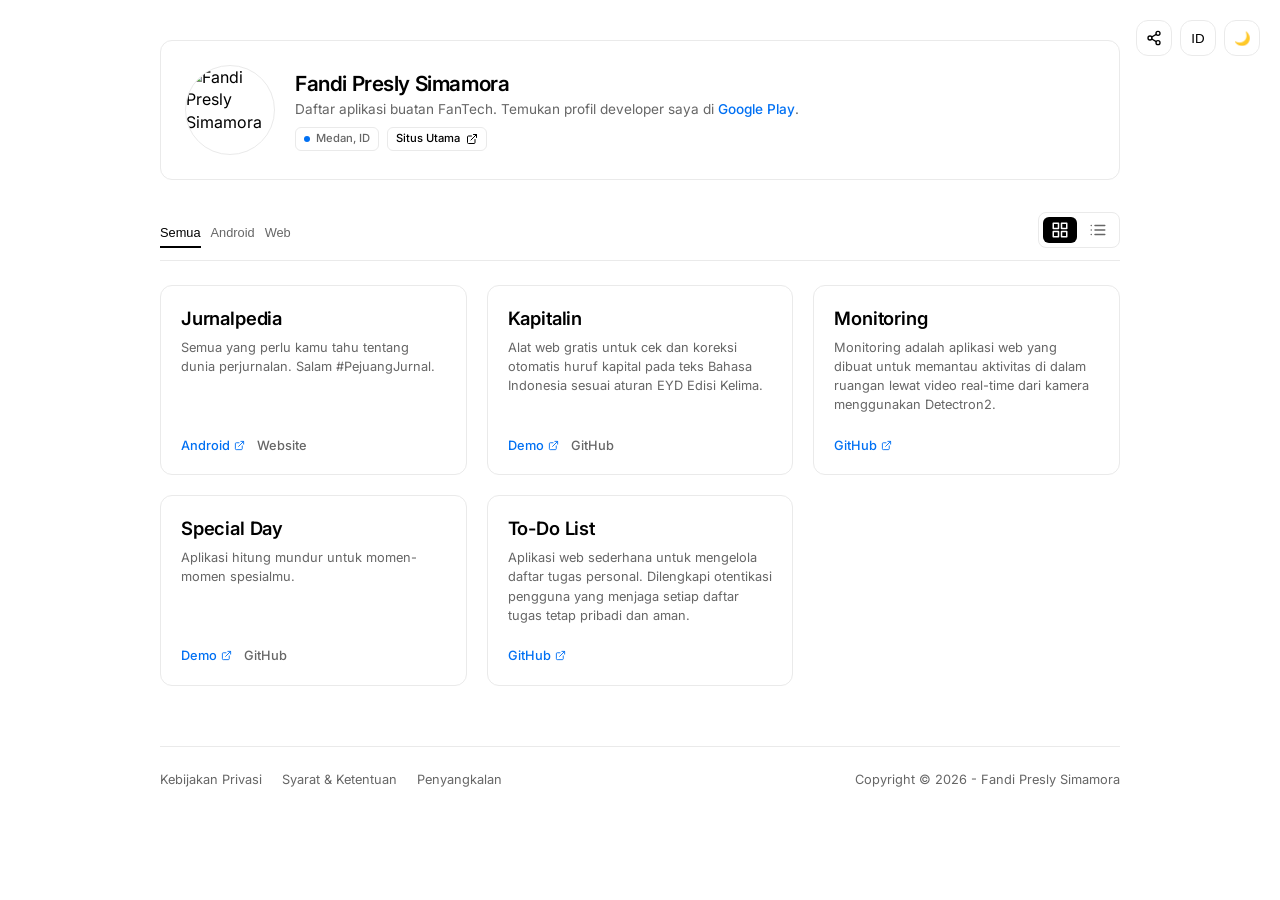
==== index.html @ 925db141 "create: index.html, project.js, script.js, style.css, disclaimer, privacy-policy, terms-condition" ====
<!DOCTYPE html>
<html lang="id">
<head>
    <meta charset="UTF-8">
    <meta name="viewport" content="width=device-width, initial-scale=1.0">
    <title>FanTech</title>
    
    <meta name="title" content="FanTech - Fan of Technologies">
    <meta name="description" content="Pusat distribusi aplikasi resmi, portofolio web, dan dokumen legal (Kebijakan Privasi & Syarat Ketentuan) oleh Fandi Presly Simamora.">
    <meta name="keywords" content="Fandipres, aplikasi android, portofolio web, developer hub, kebijakan privasi aplikasi, jurnalpedia, fandi presly simamora, extra app">
    <meta name="author" content="Fandi Presly Simamora">
    <meta name="robots" content="index, follow">
    <link rel="canonical" href="https://apps.fandipres.my.id/">
    
    <meta property="og:type" content="website">
    <meta property="og:url" content="https://apps.fandipres.my.id/">
    <meta property="og:title" content="FanTech - Fan of Technologies">
    <meta property="og:description" content="Pusat distribusi aplikasi resmi, portofolio web, dan dokumen legal (Kebijakan Privasi & Syarat Ketentuan) oleh Fandi Presly Simamora.">
    <meta property="og:image" content="https://github.com/fandipres.png">

    <meta property="twitter:card" content="summary_large_image">
    <meta property="twitter:url" content="https://apps.fandipres.my.id/">
    <meta property="twitter:title" content="FanTech - Fan of Technologies">
    <meta property="twitter:description" content="Pusat distribusi aplikasi resmi, portofolio web, dan dokumen legal (Kebijakan Privasi & Syarat Ketentuan) oleh Fandi Presly Simamora.">
    <meta property="twitter:image" content="https://github.com/fandipres.png">

    <link rel="icon" type="image/png" href="https://github.com/fandipres.png">
    <link rel="stylesheet" href="assets/style.css">
    <link rel="preconnect" href="https://fonts.googleapis.com">
    <link rel="preconnect" href="https://fonts.gstatic.com" crossorigin>
    <link href="https://fonts.googleapis.com/css2?family=Inter:wght@400;500;600&display=swap" rel="stylesheet">
</head>
<body>

    <div class="top-actions">
        <button id="share-btn" class="action-btn saas-panel" aria-label="Share Page">
            <svg width="16" height="16" viewBox="0 0 24 24" fill="none" stroke="currentColor" stroke-width="2" stroke-linecap="round" stroke-linejoin="round"><circle cx="18" cy="5" r="3"></circle><circle cx="6" cy="12" r="3"></circle><circle cx="18" cy="19" r="3"></circle><line x1="8.59" y1="13.51" x2="15.42" y2="17.49"></line><line x1="15.41" y1="6.51" x2="8.59" y2="10.49"></line></svg>
        </button>
        <button id="lang-toggle" class="action-btn saas-panel" aria-label="Toggle Language">ID</button>
        <button id="theme-toggle" class="action-btn saas-panel" aria-label="Toggle Theme">🌙</button>
    </div>

    <div class="app-container">
        
        <header class="hero-section saas-panel">
            <div class="hero-content">
                <img src="https://github.com/fandipres.png" alt="Fandi Presly Simamora" class="hero-avatar">
                <div class="hero-text">
                    <h1 class="hero-name">Fandi Presly Simamora</h1>
                    <p class="hero-title" id="text-role">List of apps built by FanTech.</p>
                    <div class="hero-badges">
                        <span class="badge"><span class="dot live-dot"></span>Medan, ID</span>
                        <a href="https://www.fandipres.my.id" target="_blank" rel="noopener" class="badge badge-link">
                            <span id="text-personal-site">Situs Utama</span>
                            <svg fill="none" height="12" stroke="currentColor" stroke-linecap="round" stroke-linejoin="round" stroke-width="2" viewBox="0 0 24 24" width="12">
                                <path d="M18 13v6a2 2 0 0 1-2 2H5a2 2 0 0 1-2-2V8a2 2 0 0 1 2-2h6"></path>
                                <polyline points="15 3 21 3 21 9"></polyline>
                                <line x1="10" x2="21" y1="14" y2="3"></line>
                            </svg>
                        </a>
                    </div>
                </div>
            </div>
        </header>

        <div class="filter-header">
            <nav id="filter-container" class="filter-nav">
                <button class="filter-pill active" data-filter="all" id="text-filter-all">Semua</button>
                </nav>
            <div class="view-toggle">
                <button id="view-grid" class="view-btn active" aria-label="Grid View">
                    <svg width="18" height="18" viewBox="0 0 24 24" fill="none" stroke="currentColor" stroke-width="2" stroke-linecap="round" stroke-linejoin="round"><rect x="3" y="3" width="7" height="7"></rect><rect x="14" y="3" width="7" height="7"></rect><rect x="14" y="14" width="7" height="7"></rect><rect x="3" y="14" width="7" height="7"></rect></svg>
                </button>
                <button id="view-list" class="view-btn" aria-label="List View">
                    <svg width="18" height="18" viewBox="0 0 24 24" fill="none" stroke="currentColor" stroke-width="2" stroke-linecap="round" stroke-linejoin="round"><line x1="8" y1="6" x2="21" y2="6"></line><line x1="8" y1="12" x2="21" y2="12"></line><line x1="8" y1="18" x2="21" y2="18"></line><line x1="3" y1="6" x2="3.01" y2="6"></line><line x1="3" y1="12" x2="3.01" y2="12"></line><line x1="3" y1="18" x2="3.01" y2="18"></line></svg>
                </button>
            </div>
        </div>

        <main id="project-grid" class="project-grid">
            </main>

        <footer class="app-footer">
            <div class="footer-legal-links">
                <a href="/privacy-policy/" id="text-privacy">Kebijakan Privasi</a>
                <a href="/terms-conditions/" id="text-terms">Syarat & Ketentuan</a>
                <a href="/disclaimer/" id="text-disclaimer">Penyangkalan</a>
            </div>
            <p class="copyright-text">Copyright &copy; <span id="copyright-year"></span> - Fandi Presly Simamora</p>
        </footer>

    </div>

    <script src="assets/projects.js"></script>
    <script src="assets/script.js"></script>
</body>
</html>
---- assets/style.css ----
:root {
    --bg-color: #ffffff;
    --panel-bg: #ffffff;
    --text-primary: #000000;
    --text-secondary: #666666;
    --border-color: #eaeaea;
    --border-hover: #000000;
    --accent: #0070f3;
    --shadow-hover: 0 8px 30px rgba(0, 0, 0, 0.04);
    --font-sans: 'Inter', -apple-system, BlinkMacSystemFont, sans-serif;
}

[data-theme="dark"] {
    --bg-color: #000000;
    --panel-bg: #0a0a0a;
    --text-primary: #ededed;
    --text-secondary: #888888;
    --border-color: #333333;
    --border-hover: #ededed;
    --accent: #3291ff;
    --shadow-hover: 0 0 0 1px var(--border-hover), 0 8px 30px rgba(255, 255, 255, 0.04);
}

* { box-sizing: border-box; margin: 0; padding: 0; -webkit-font-smoothing: antialiased; }

body {
    background-color: var(--bg-color); color: var(--text-primary);
    font-family: var(--font-sans); line-height: 1.4;
    transition: background-color 0.2s ease, color 0.2s ease;
}

.app-container { max-width: 1000px; margin: 0 auto; padding: 40px 20px; }

.top-actions { position: fixed; top: 20px; right: 20px; display: flex; gap: 8px; z-index: 999; }
.action-btn {
    width: 36px; height: 36px; border-radius: 8px;
    background: var(--panel-bg); border: 1px solid var(--border-color);
    color: var(--text-primary); cursor: pointer; display: flex; align-items: center; justify-content: center; transition: 0.2s;
}
.action-btn:hover { border-color: var(--border-hover); }
.saas-panel { background: var(--panel-bg); border: 1px solid var(--border-color); border-radius: 12px; }

.hero-section { padding: 24px; margin-bottom: 32px; transition: border-color 0.2s; }
.hero-section:hover { border-color: var(--border-hover); }
.hero-content { display: flex; align-items: center; gap: 20px; }
.hero-avatar { width: 90px; height: 90px; border-radius: 50%;  border: 1px solid var(--border-color); flex-shrink: 0; }
.hero-text { display: flex; flex-direction: column; gap: 2px; }
.hero-name { font-size: 1.3rem; font-weight: 600; letter-spacing: -0.02em; }
.hero-title { font-size: 0.85rem; color: var(--text-secondary); }
.hero-badges { margin-top: 6px; display: flex; flex-wrap: wrap; gap: 8px; }
.badge { display: inline-flex; align-items: center; gap: 6px; font-size: 0.7rem; color: var(--text-secondary); border: 1px solid var(--border-color); padding: 3px 8px; border-radius: 6px; font-weight: 500; }
.badge-link { color: var(--text-primary); text-decoration: none; transition: 0.2s; cursor: pointer; }
.badge-link:hover { border-color: var(--border-hover); }
.dot { width: 6px; height: 6px; border-radius: 50%; background-color: var(--text-secondary); }
.live-dot { background-color: var(--accent); }
[data-theme="dark"] .live-dot { box-shadow: 0 0 8px rgba(50,145,255, 0.4); }

.filter-header { display: flex; justify-content: space-between; align-items: flex-end; margin-bottom: 24px; border-bottom: 1px solid var(--border-color); padding-bottom: 12px; gap: 16px; }
.filter-nav { display: flex; gap: 10px; overflow-x: auto; scrollbar-width: none; flex-grow: 1; }
.filter-nav::-webkit-scrollbar { display: none; }
.filter-pill {
    background: transparent; border: none; color: var(--text-secondary);
    font-size: 0.8rem; font-weight: 500; padding: 6px 0;
    cursor: pointer; white-space: nowrap; transition: 0.2s; border-bottom: 2px solid transparent;
}
.filter-pill:hover { color: var(--text-primary); }
.filter-pill.active { color: var(--text-primary); border-bottom-color: var(--text-primary); }

.view-toggle { display: flex; gap: 4px; border: 1px solid var(--border-color); padding: 4px; border-radius: 8px; }
.view-btn {
    background: transparent; border: none; color: var(--text-secondary); border-radius: 6px;
    cursor: pointer; padding: 4px 8px; display: flex; align-items: center; justify-content: center; transition: 0.2s;
}
.view-btn:hover { color: var(--text-primary); }
.view-btn.active { background: var(--text-primary); color: var(--bg-color); }

.project-grid { display: grid; grid-template-columns: repeat(auto-fill, minmax(260px, 1fr)); gap: 20px; }
.project-card { padding: 20px; display: flex; flex-direction: column; gap: 10px; height: 100%; transition: border-color 0.2s ease, box-shadow 0.2s ease; }
.project-card:hover { border-color: var(--border-hover); box-shadow: var(--shadow-hover); }
.card-content { display: flex; flex-direction: column; gap: 4px; flex-grow: 1; }
.card-title { font-size: 1.15rem; font-weight: 600; letter-spacing: -0.01em; margin-bottom: 2px; }
.card-desc { font-size: 0.8rem; color: var(--text-secondary); line-height: 1.5; }

.card-links-minimal { display: flex; flex-wrap: wrap; gap: 12px; align-items: center; margin-top: auto; padding-top: 12px; }
.minimal-link { font-size: 0.8rem; font-weight: 500; text-decoration: none; color: var(--text-secondary); transition: 0.2s; display: inline-flex; align-items: center; gap: 4px; }
.minimal-link:hover { color: var(--text-primary); }
.minimal-link.primary { color: var(--accent); }
.minimal-link.primary:hover { opacity: 0.8; }
.minimal-link.disabled { opacity: 0.4; pointer-events: none; }

.project-grid.list-view { grid-template-columns: 1fr; }
.project-grid.list-view .project-card { flex-direction: row; align-items: center; justify-content: space-between; gap: 24px; padding: 16px 24px; }
.project-grid.list-view .card-links-minimal { margin-top: 0; padding-top: 0; justify-content: flex-end; flex-shrink: 0; }

.app-footer { text-align: left; margin-top: 60px; padding-top: 24px; border-top: 1px solid var(--border-color); display: flex; justify-content: space-between; align-items: center; flex-wrap: wrap; gap: 12px; }
.footer-legal-links { display: flex; gap: 20px; flex-wrap: wrap; }
.footer-legal-links a { color: var(--text-secondary); font-size: 0.8rem; text-decoration: none; transition: 0.2s; }
.footer-legal-links a:hover { color: var(--text-primary); }
.copyright-text { font-size: 0.8rem; color: var(--text-secondary); }

@media (max-width: 600px) {
    .app-container { padding: 40px 15px; }
    .hero-content { flex-direction: column; align-items: flex-start; gap: 16px; }
    .filter-header { flex-direction: column; align-items: flex-start; gap: 12px; }
    .project-grid { grid-template-columns: 1fr; }
    .project-grid.list-view .project-card { flex-direction: column; align-items: flex-start; gap: 12px; }
    .project-grid.list-view .card-links-minimal { justify-content: flex-start; }
    .app-footer { flex-direction: column; align-items: flex-start; }
}

.legal-content {
    padding: 40px;
}
.legal-content h1 {
    font-size: 2rem; font-weight: 700; letter-spacing: -0.02em; margin-bottom: 8px;
}
.legal-content .last-updated {
    font-size: 0.9rem; color: var(--text-secondary); margin-bottom: 32px; padding-bottom: 24px;
    border-bottom: 1px solid var(--border-color);
}
.legal-content h2 {
    font-size: 1.25rem; font-weight: 600; margin: 32px 0 16px 0; color: var(--text-primary);
}
.legal-content p {
    font-size: 0.95rem; line-height: 1.7; color: var(--text-secondary); margin-bottom: 16px;
}
.legal-content ul, .legal-content ol {
    margin-left: 20px; margin-bottom: 20px; color: var(--text-secondary); font-size: 0.95rem; line-height: 1.7;
}
.legal-content li { margin-bottom: 8px; }
.legal-content a { color: var(--accent); text-decoration: none; }
.legal-content a:hover { text-decoration: underline; }

.btn-back { width: auto !important; padding: 0 16px; text-decoration: none; gap: 8px; }

@media (max-width: 600px) {
    .legal-content { padding: 24px; }
    .legal-content h1 { font-size: 1.5rem; }
}
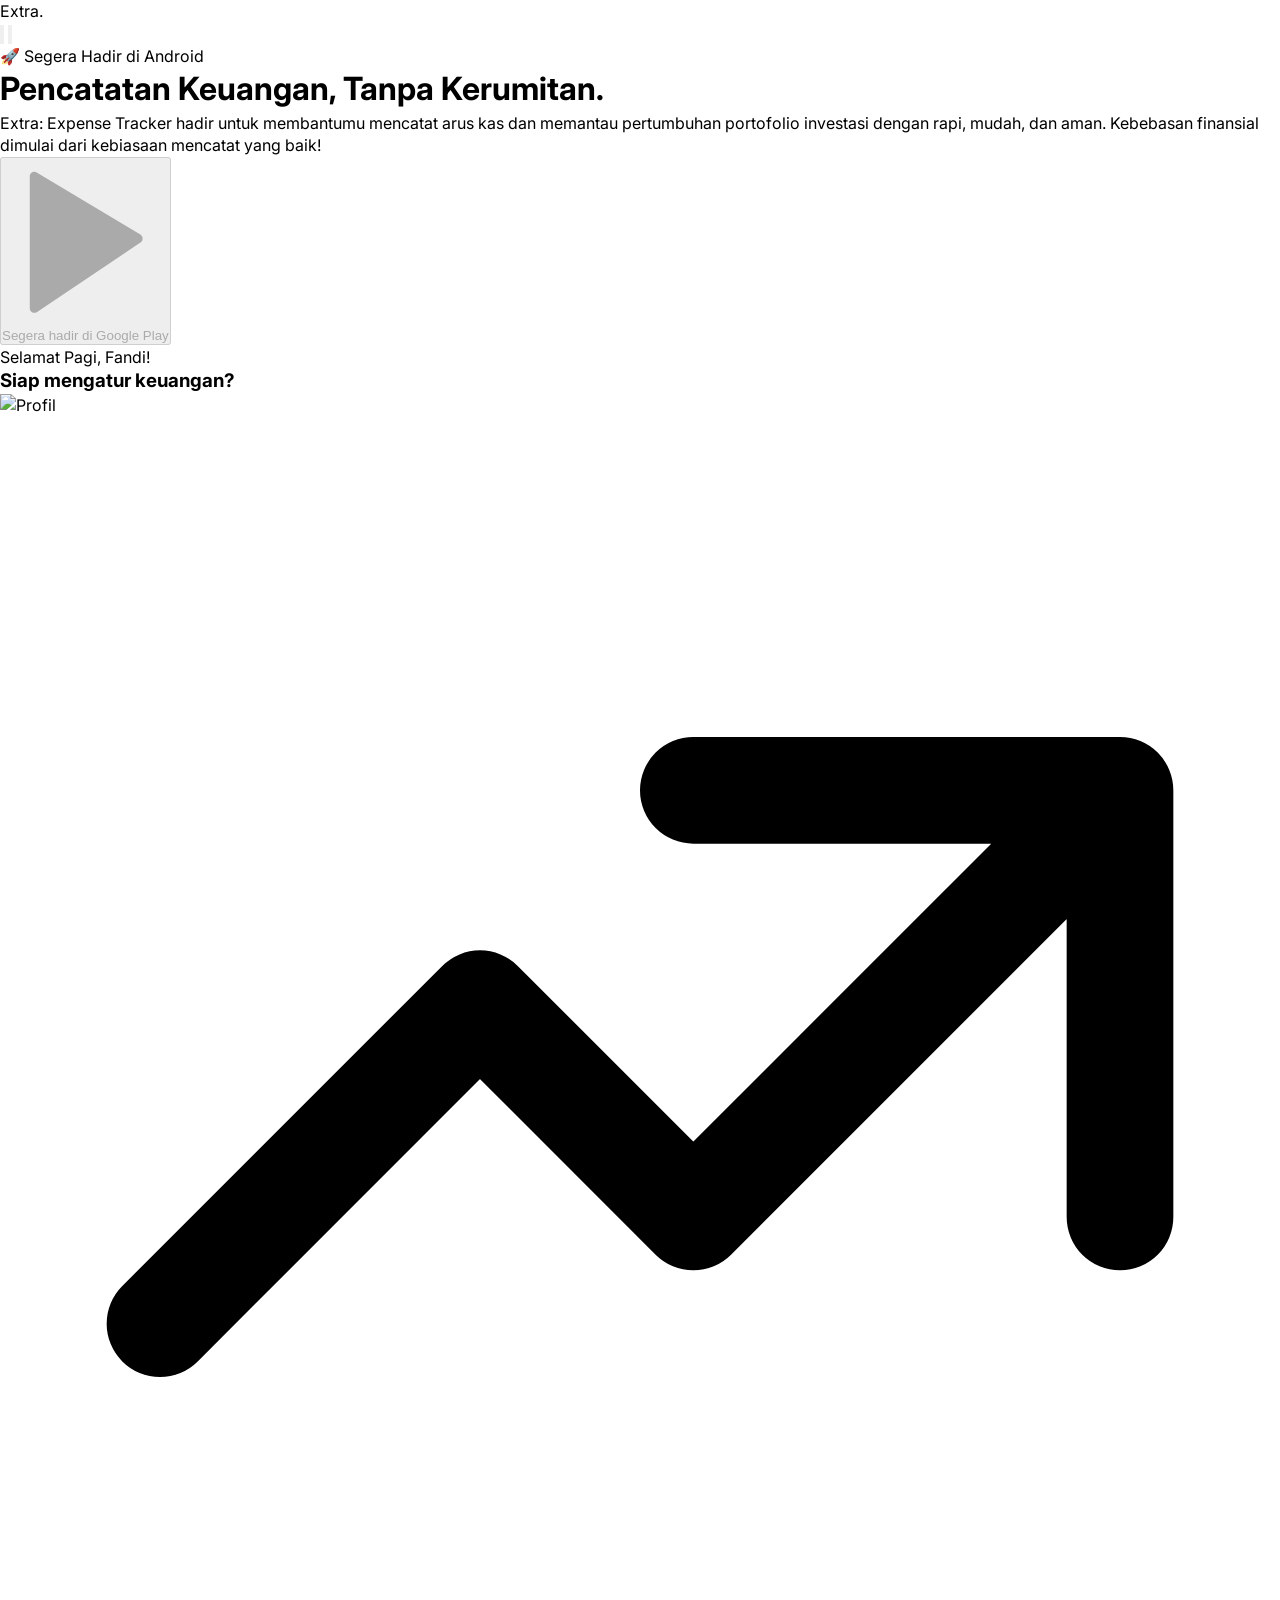
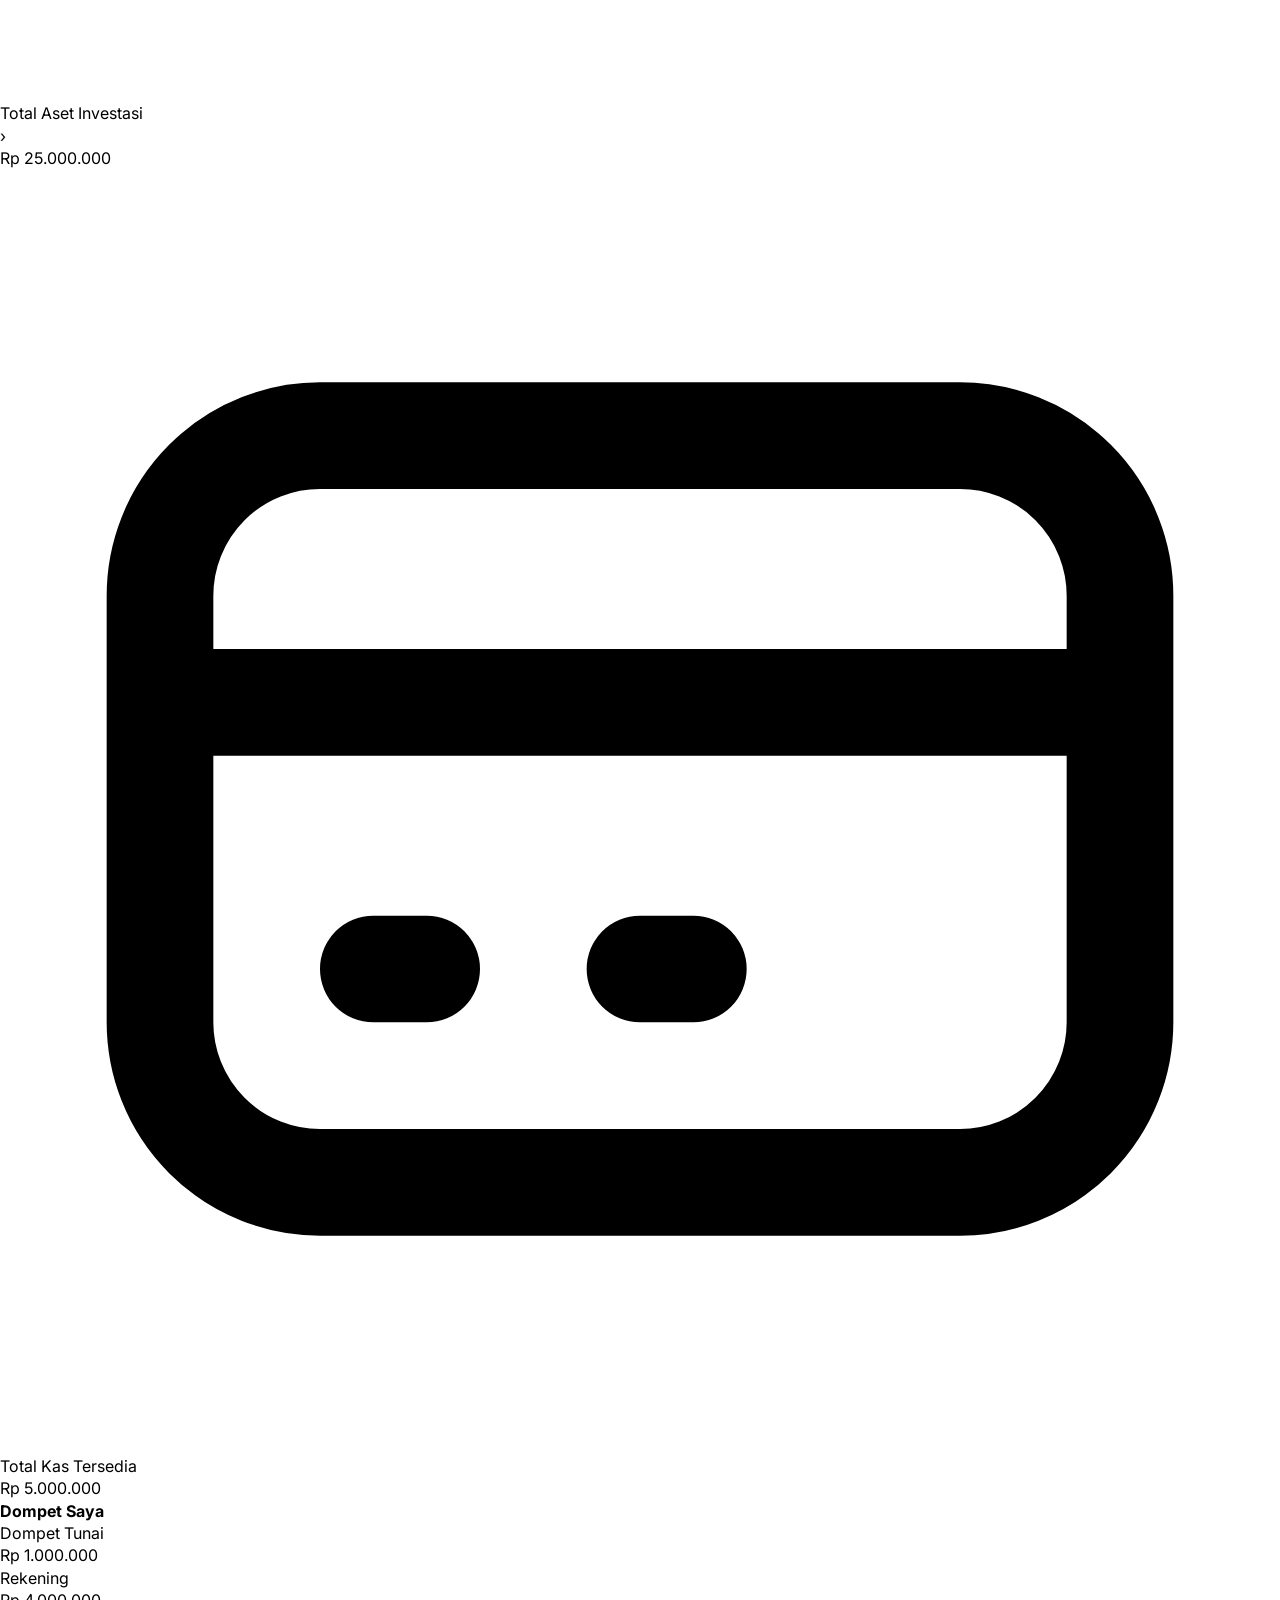
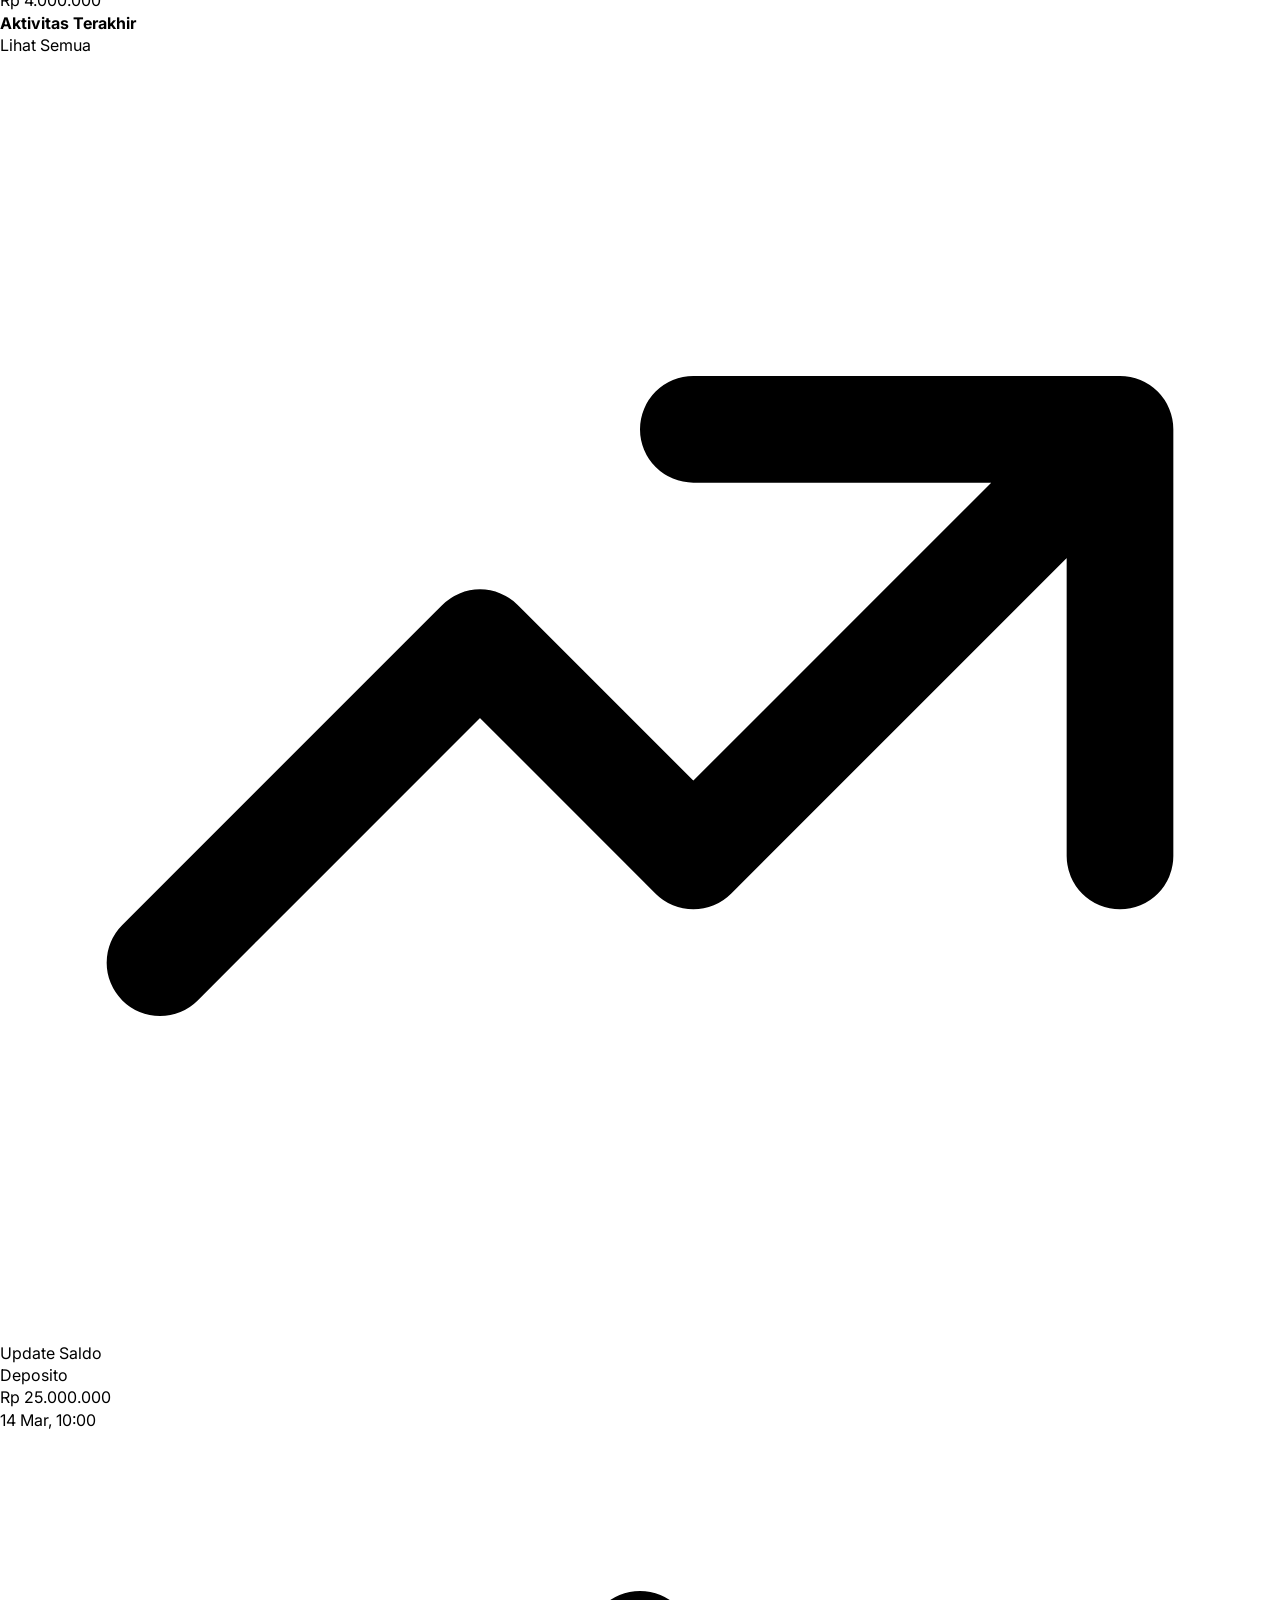
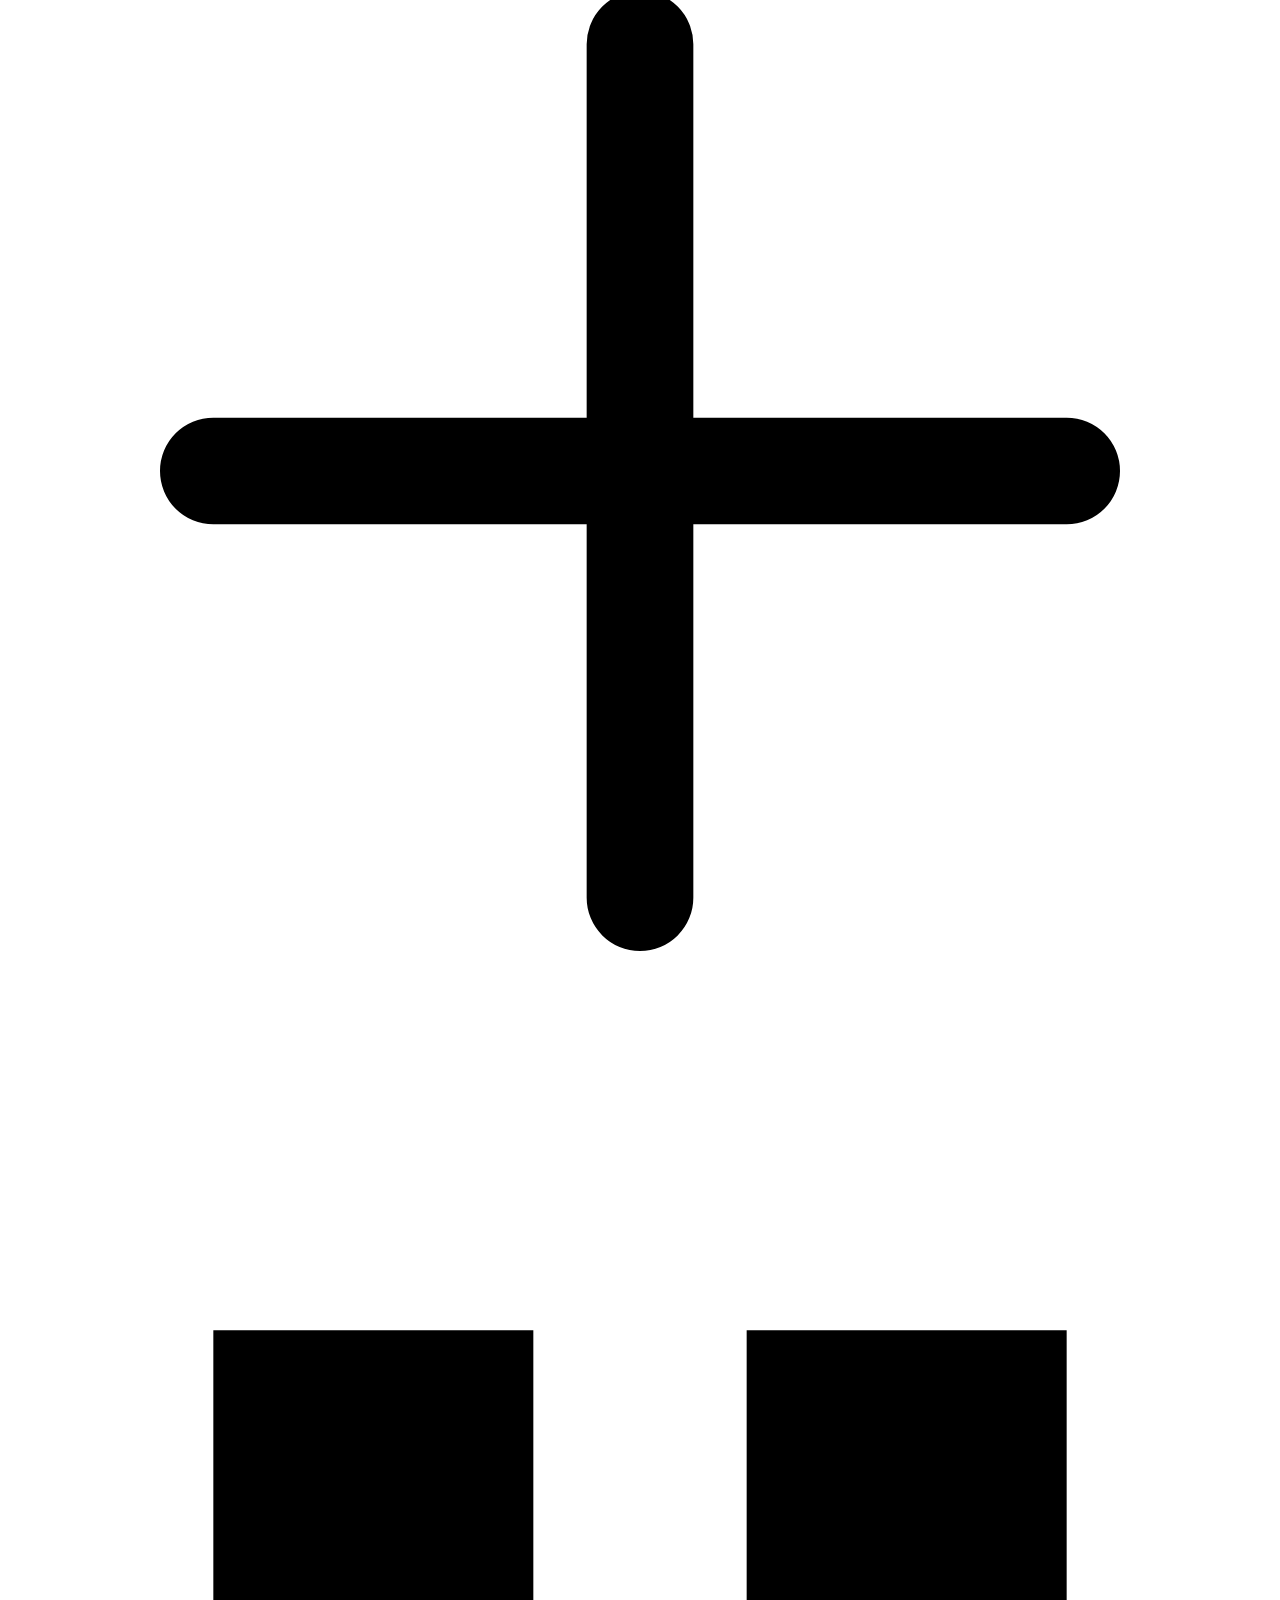
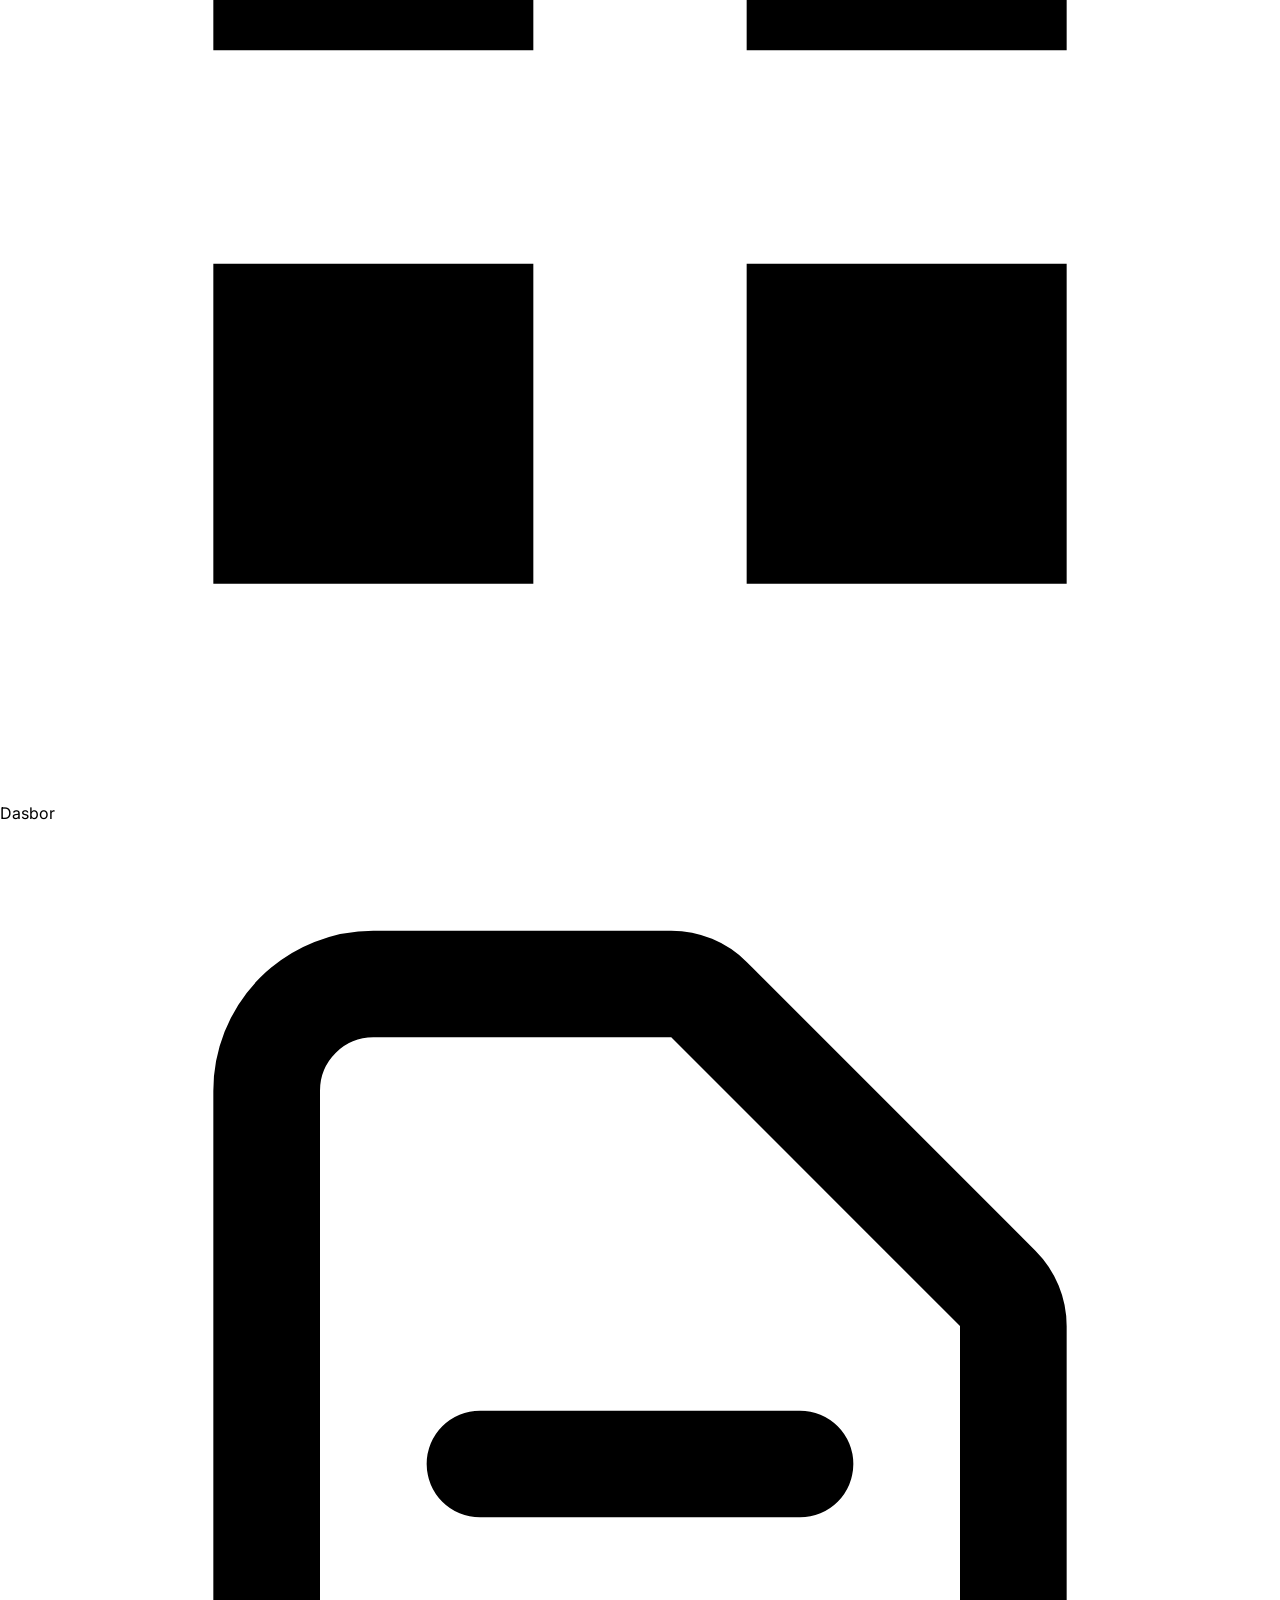
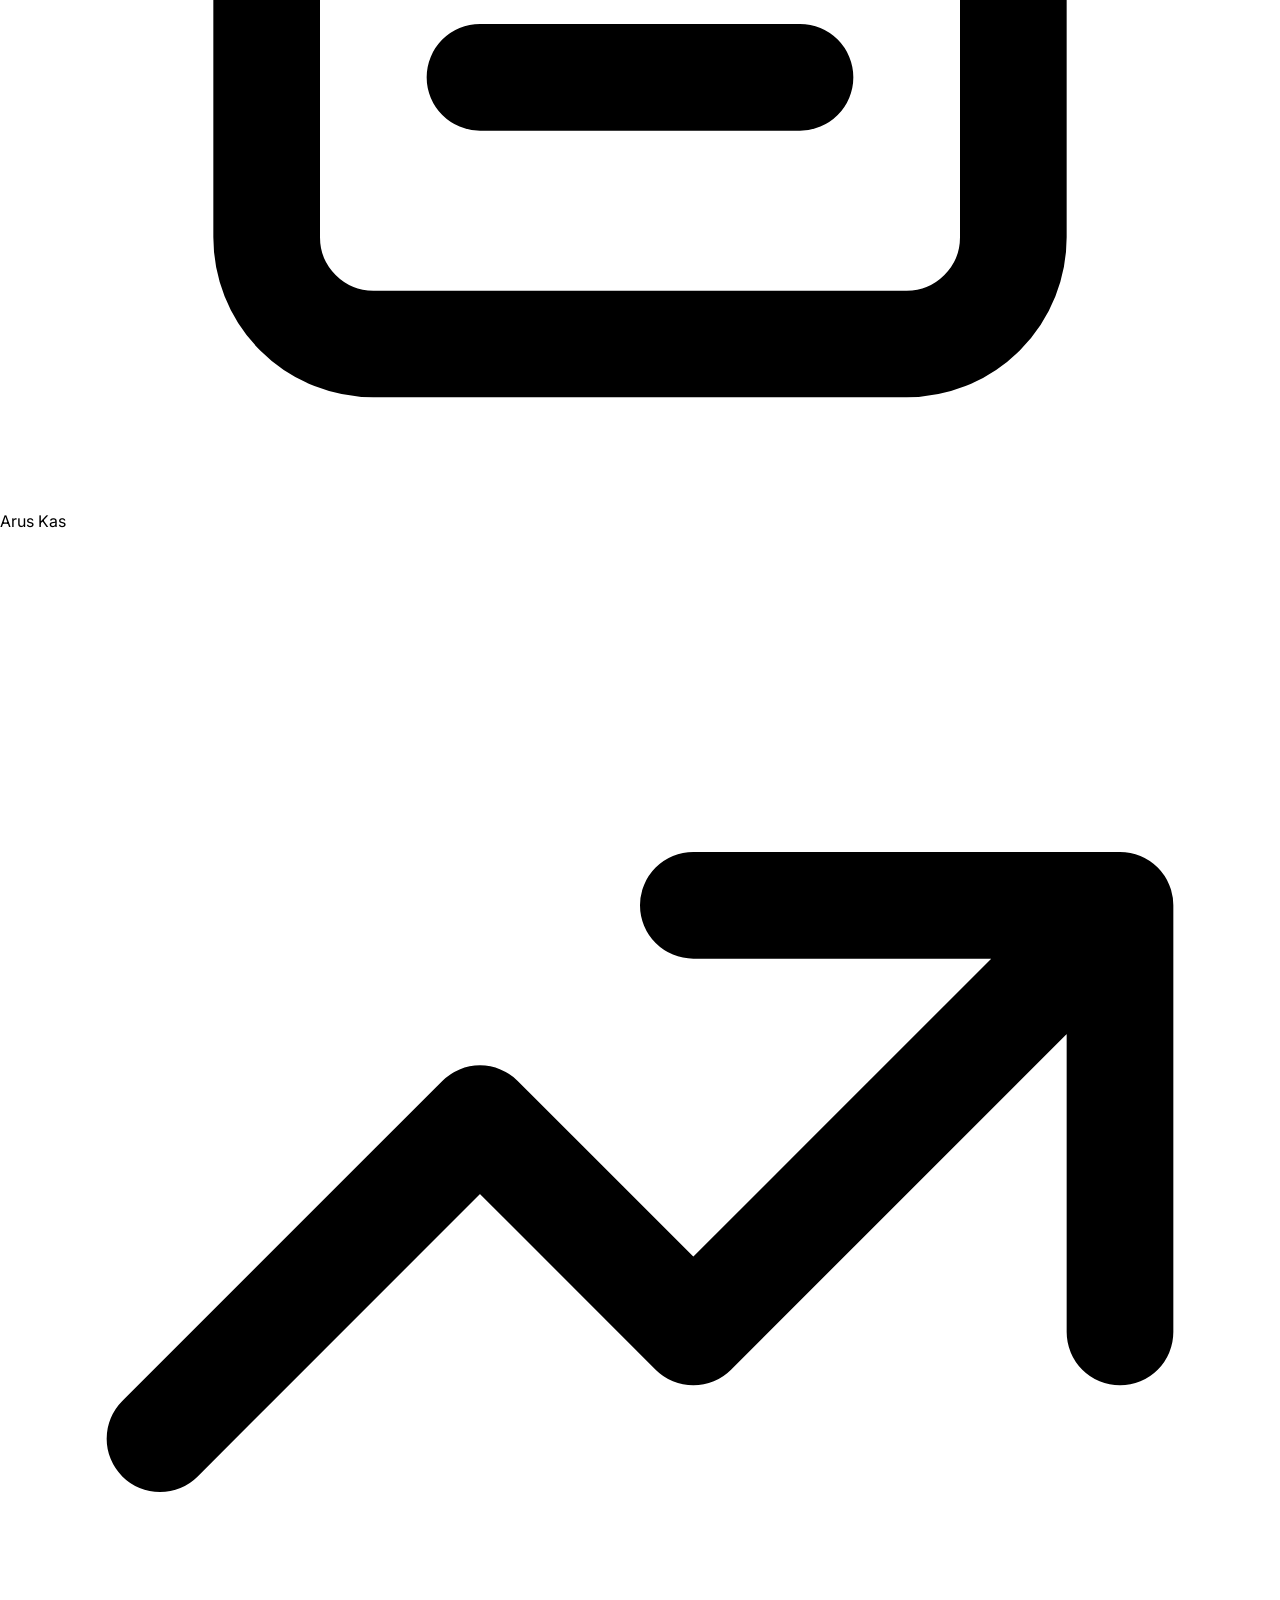
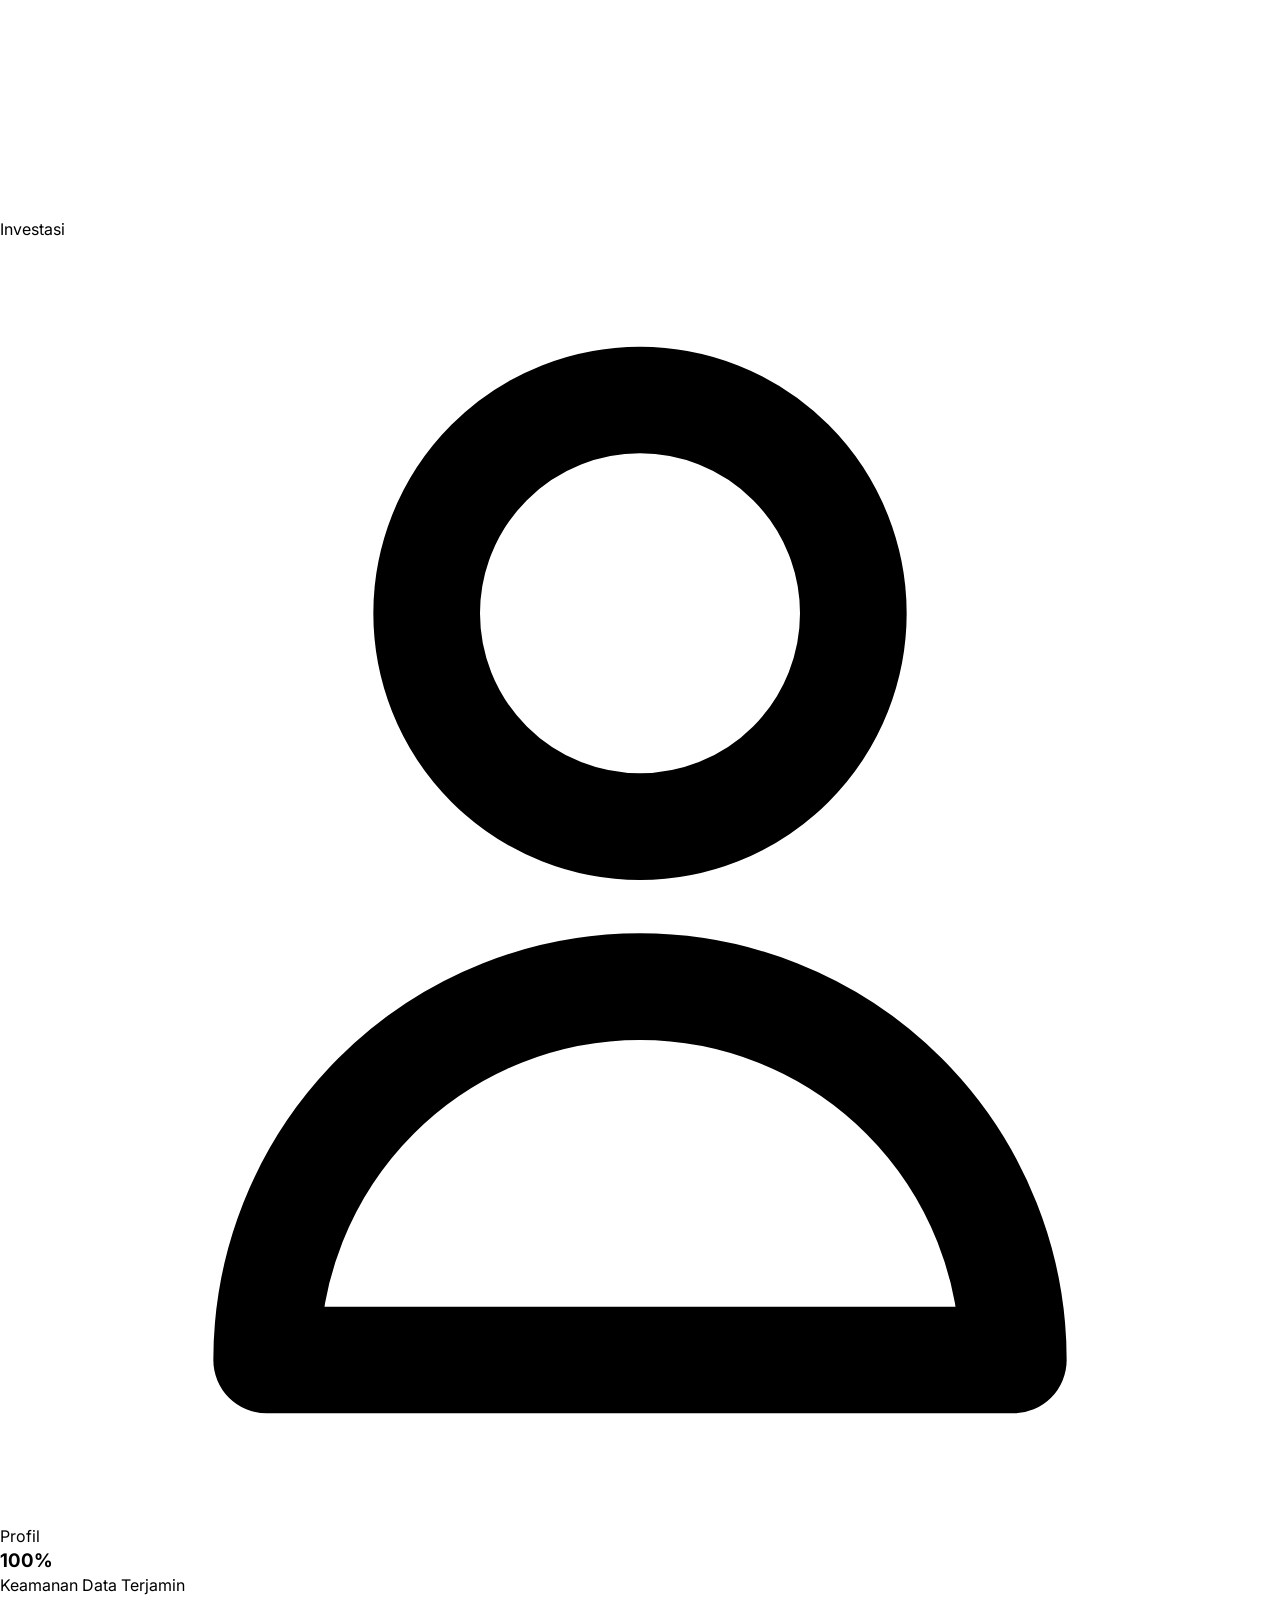
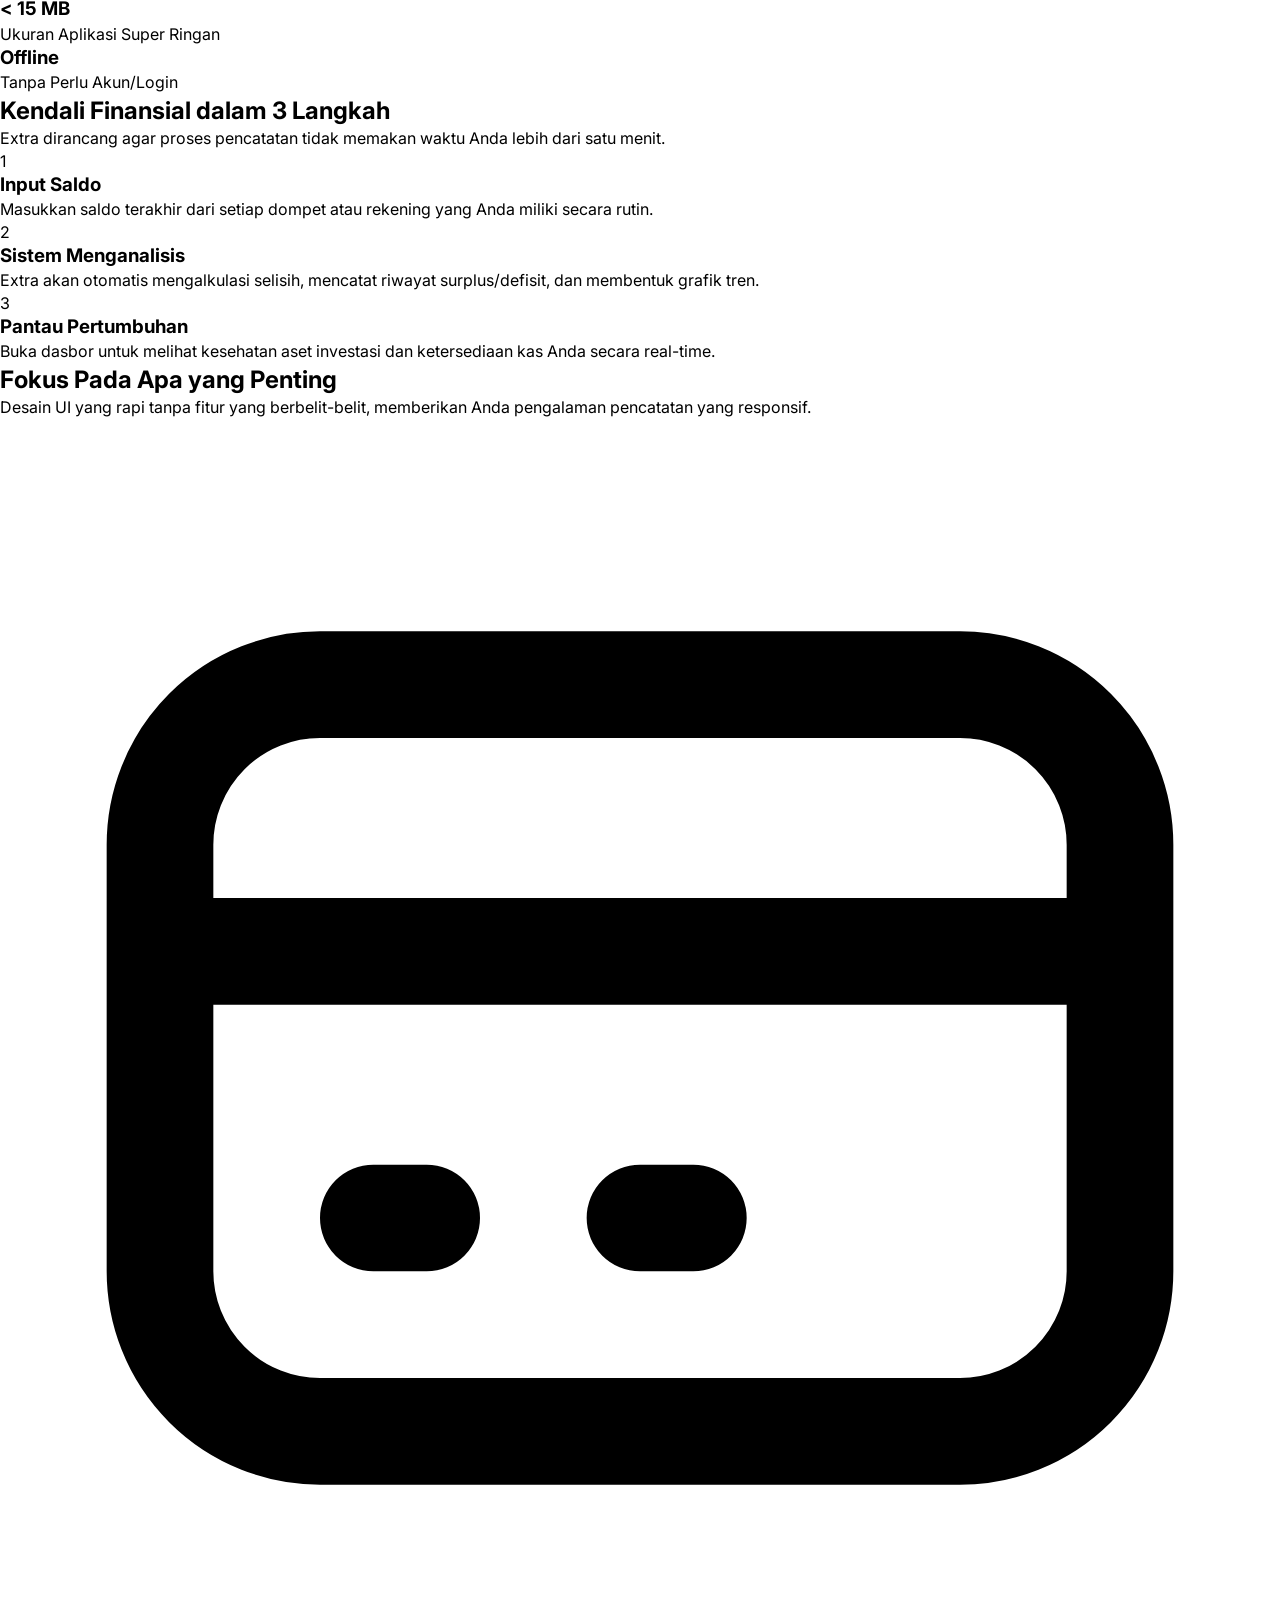
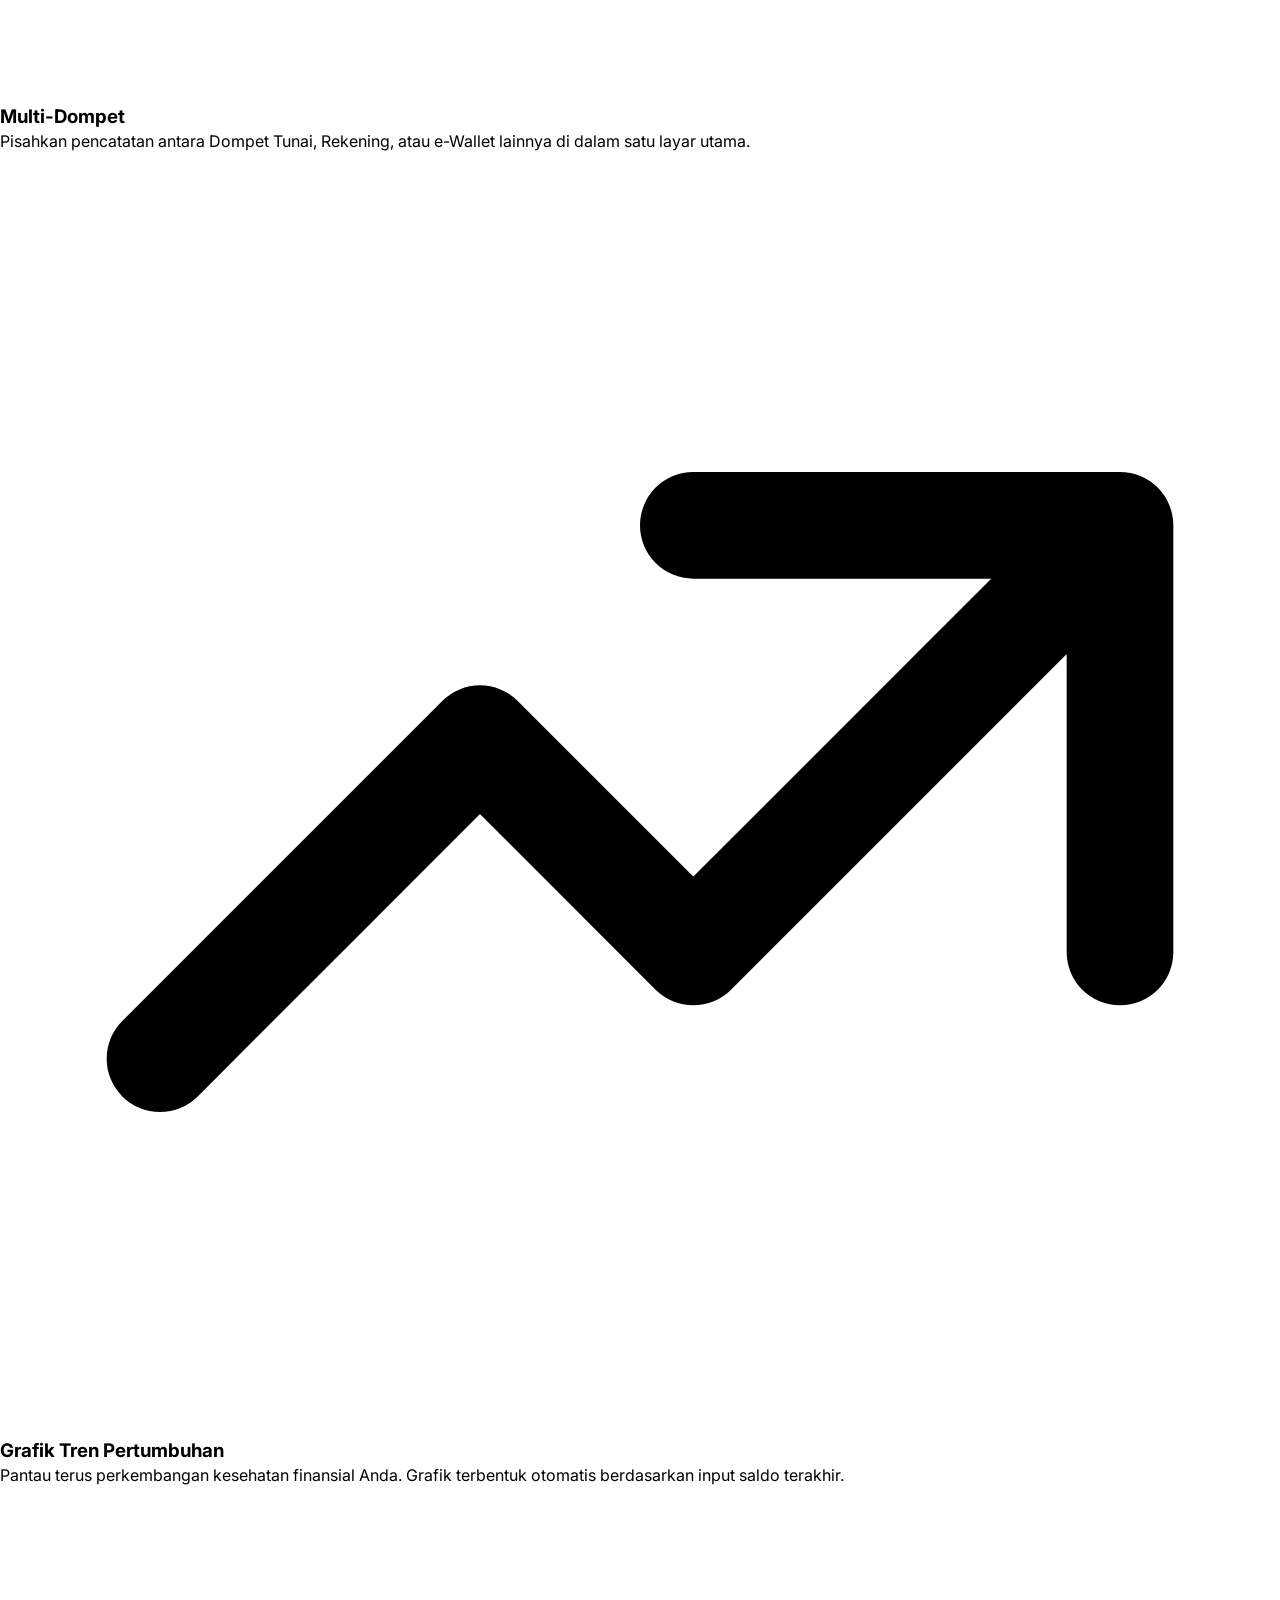
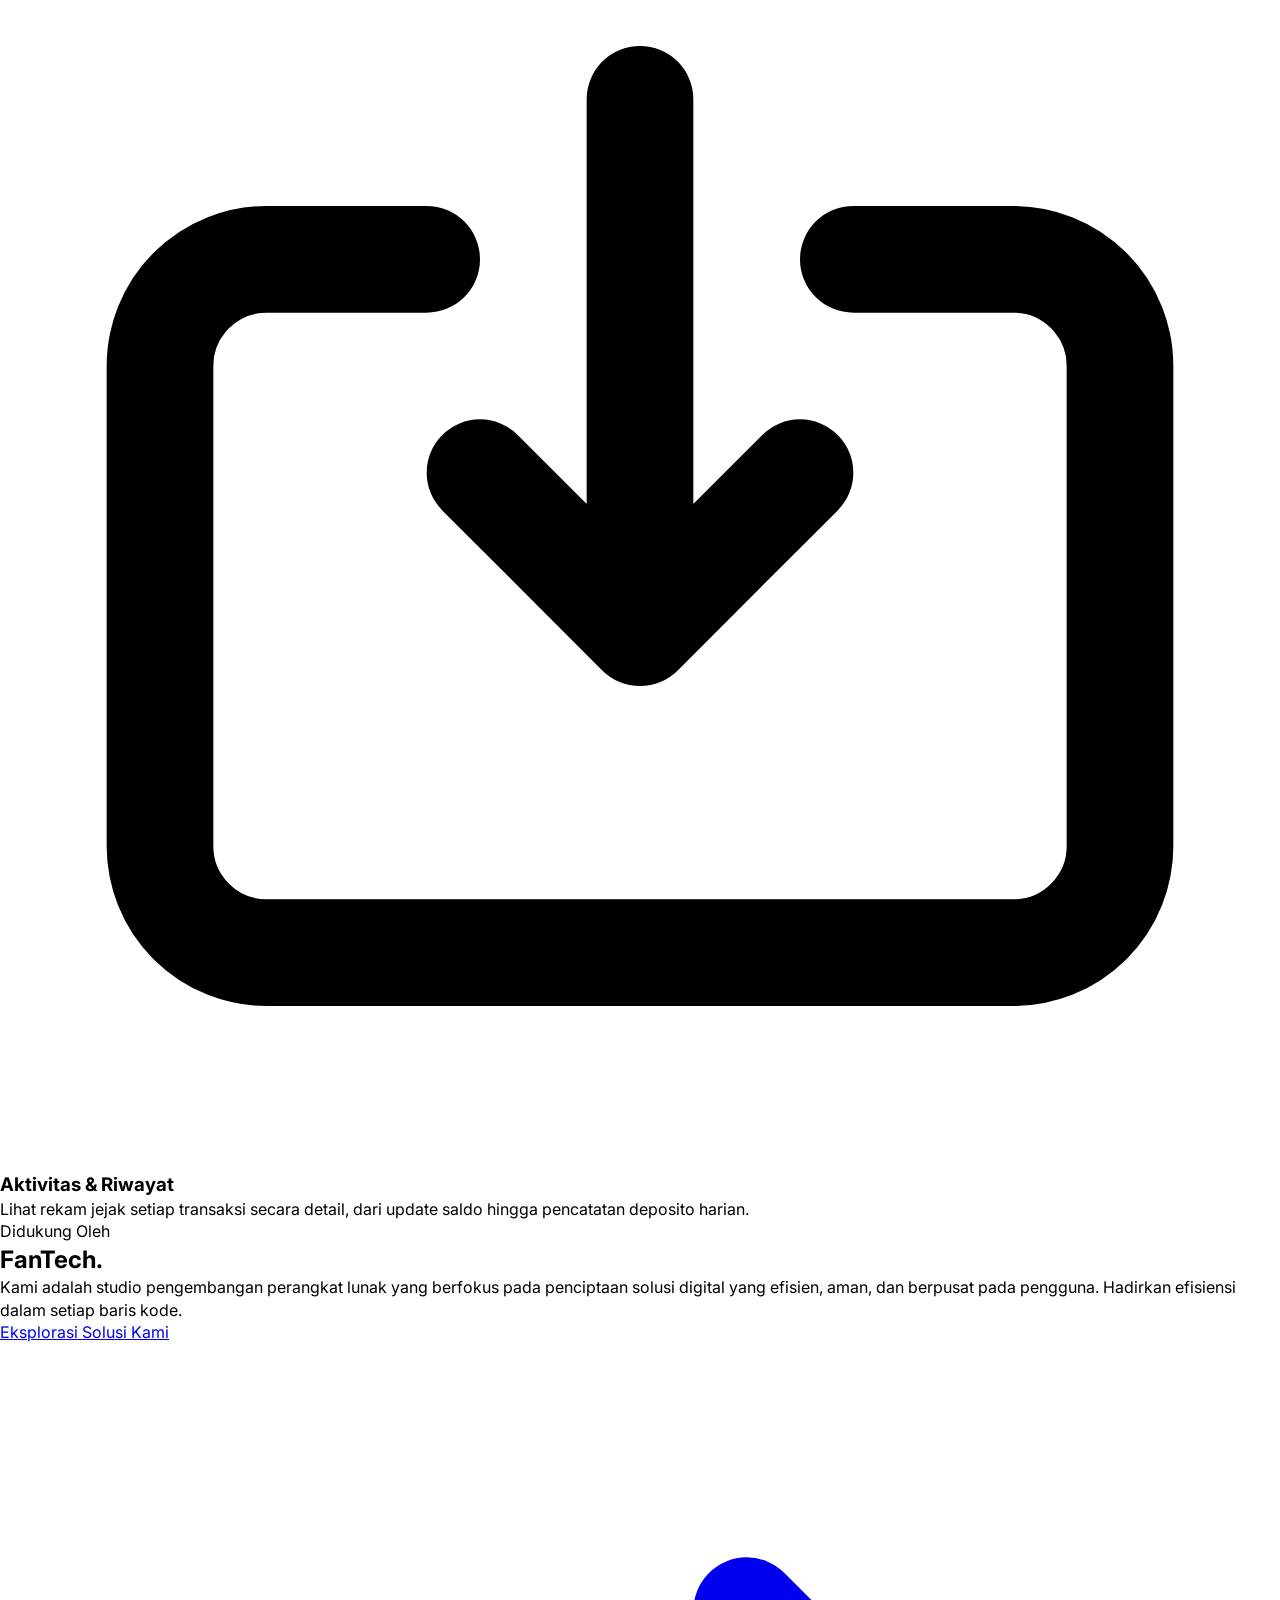
==== commit 66caeb78: "update: company name from FanTech Software to FanTech Publisher" ====
--- a/index.html
+++ b/index.html
@@ -1,97 +1,306 @@
 <!DOCTYPE html>
-<html lang="id">
+<html lang="id" class="scroll-smooth">
 <head>
     <meta charset="UTF-8">
     <meta name="viewport" content="width=device-width, initial-scale=1.0">
-    <title>FanTech</title>
+    <meta name="description" content="Extra adalah asisten keuangan pribadi offline untuk mencatat arus kas harian dan memantau aset investasi dengan aman. Segera Hadir di Play Store!">
+    <meta name="keywords" content="expense tracker, asisten keuangan pribadi, aplikasi pengatur keuangan offline, grafik saldo, arus kas, fantech">
+    <meta name="author" content="FanTech">
+    <title>Extra - Expense Tracker</title>
     
-    <meta name="title" content="FanTech - Fan of Technologies">
-    <meta name="description" content="Pusat distribusi aplikasi resmi, portofolio web, dan dokumen legal (Kebijakan Privasi & Syarat Ketentuan) oleh Fandi Presly Simamora.">
-    <meta name="keywords" content="Fandipres, aplikasi android, portofolio web, developer hub, kebijakan privasi aplikasi, jurnalpedia, fandi presly simamora, extra app">
-    <meta name="author" content="Fandi Presly Simamora">
-    <meta name="robots" content="index, follow">
-    <link rel="canonical" href="https://apps.fandipres.my.id/">
+    <link rel="icon" href="data:image/svg+xml,<svg xmlns=%22http://www.w3.org/2000/svg%22 viewBox=%220 0 100 100%22><rect width=%22100%22 height=%22100%22 rx=%2220%22 fill=%22%232563EB%22></rect><text x=%2250%%22 y=%2250%%22 font-family=%22Arial, sans-serif%22 font-size=%2260%22 font-weight=%22bold%22 fill=%22white%22 dominant-baseline=%22central%22 text-anchor=%22middle%22>X</text></svg>">
     
-    <meta property="og:type" content="website">
-    <meta property="og:url" content="https://apps.fandipres.my.id/">
-    <meta property="og:title" content="FanTech - Fan of Technologies">
-    <meta property="og:description" content="Pusat distribusi aplikasi resmi, portofolio web, dan dokumen legal (Kebijakan Privasi & Syarat Ketentuan) oleh Fandi Presly Simamora.">
-    <meta property="og:image" content="https://github.com/fandipres.png">
-
-    <meta property="twitter:card" content="summary_large_image">
-    <meta property="twitter:url" content="https://apps.fandipres.my.id/">
-    <meta property="twitter:title" content="FanTech - Fan of Technologies">
-    <meta property="twitter:description" content="Pusat distribusi aplikasi resmi, portofolio web, dan dokumen legal (Kebijakan Privasi & Syarat Ketentuan) oleh Fandi Presly Simamora.">
-    <meta property="twitter:image" content="https://github.com/fandipres.png">
-
-    <link rel="icon" type="image/png" href="https://github.com/fandipres.png">
+    <script src="https://cdn.tailwindcss.com"></script>
+    <script>
+        tailwind.config = {
+            darkMode: 'class',
+            theme: {
+                extend: {
+                    colors: {
+                        'app-blue': '#2563EB',
+                        'app-black': '#09090B', 
+                        'app-bg-light': '#FAFAFA', 
+                        'app-bg-dark': '#09090B',
+                        'app-card-dark': '#18181B',
+                    },
+                    fontFamily: { sans: ['Inter', 'sans-serif'] },
+                }
+            }
+        }
+    </script>
+    
+    <link href="https://fonts.googleapis.com/css2?family=Inter:wght@400;500;600;700;800&display=swap" rel="stylesheet">
     <link rel="stylesheet" href="assets/style.css">
-    <link rel="preconnect" href="https://fonts.googleapis.com">
-    <link rel="preconnect" href="https://fonts.gstatic.com" crossorigin>
-    <link href="https://fonts.googleapis.com/css2?family=Inter:wght@400;500;600&display=swap" rel="stylesheet">
 </head>
-<body>
-
-    <div class="top-actions">
-        <button id="share-btn" class="action-btn saas-panel" aria-label="Share Page">
-            <svg width="16" height="16" viewBox="0 0 24 24" fill="none" stroke="currentColor" stroke-width="2" stroke-linecap="round" stroke-linejoin="round"><circle cx="18" cy="5" r="3"></circle><circle cx="6" cy="12" r="3"></circle><circle cx="18" cy="19" r="3"></circle><line x1="8.59" y1="13.51" x2="15.42" y2="17.49"></line><line x1="15.41" y1="6.51" x2="8.59" y2="10.49"></line></svg>
-        </button>
-        <button id="lang-toggle" class="action-btn saas-panel" aria-label="Toggle Language">ID</button>
-        <button id="theme-toggle" class="action-btn saas-panel" aria-label="Toggle Theme">🌙</button>
-    </div>
-
-    <div class="app-container">
+<body class="bg-app-bg-light text-slate-800 dark:bg-app-bg-dark dark:text-slate-200 antialiased transition-colors duration-300">
+
+    <nav class="sticky top-0 z-50 bg-white/80 dark:bg-app-bg-dark/80 backdrop-blur-md border-b border-slate-200/50 dark:border-slate-800/50">
+        <div class="container mx-auto px-6 py-4 flex justify-between items-center">
+            <div class="text-2xl font-extrabold tracking-tight text-slate-900 dark:text-white flex items-center">
+                Extra<span class="text-app-blue">.</span>
+            </div>
+            
+            <div class="flex items-center space-x-2">
+                <button id="shareBtn" class="p-2 rounded-full hover:bg-slate-100 dark:hover:bg-slate-800 text-slate-500 dark:text-slate-400 transition" aria-label="Bagikan">
+                    <svg class="w-5 h-5" fill="none" stroke="currentColor" viewBox="0 0 24 24"><path stroke-linecap="round" stroke-linejoin="round" stroke-width="2" d="M8.684 13.342C8.886 12.938 9 12.482 9 12c0-.482-.114-.938-.316-1.342m0 2.684a3 3 0 110-2.684m0 2.684l6.632 3.316m-6.632-6l6.632-3.316m0 0a3 3 0 105.367-2.684 3 3 0 00-5.367 2.684zm0 9.316a3 3 0 105.368 2.684 3 3 0 00-5.368-2.684z"></path></svg>
+                </button>
+                
+                <button id="themeToggle" class="p-2 rounded-full hover:bg-slate-100 dark:hover:bg-slate-800 text-slate-500 dark:text-slate-400 transition" aria-label="Toggle Dark Mode">
+                    <svg id="themeIcon" class="w-5 h-5" fill="none" stroke="currentColor" viewBox="0 0 24 24"><path stroke-linecap="round" stroke-linejoin="round" stroke-width="2" d="M20.354 15.354A9 9 0 018.646 3.646 9.003 9.003 0 0012 21a9.003 9.003 0 008.354-5.646z"></path></svg>
+                </button>
+            </div>
+        </div>
+    </nav>
+
+    <header class="container mx-auto px-6 py-16 lg:py-24 overflow-hidden">
+        <div class="flex flex-col lg:flex-row items-center justify-between gap-12 lg:gap-8">
+            
+            <div class="w-full lg:w-1/2 flex flex-col items-start fade-in z-10">
+                <div class="inline-flex items-center px-4 py-1.5 rounded-full bg-blue-50 dark:bg-blue-900/30 border border-blue-100 dark:border-blue-800/50 text-sm font-semibold text-app-blue dark:text-blue-400 mb-6">
+                    🚀 Segera Hadir di Android
+                </div>
+                
+                <h1 class="text-4xl md:text-5xl lg:text-6xl font-extrabold leading-[1.15] tracking-tight mb-6 text-slate-900 dark:text-white">
+                    Pencatatan Keuangan, <span class="text-transparent bg-clip-text bg-gradient-to-r from-app-blue to-cyan-500">Tanpa Kerumitan.</span>
+                </h1>
+                
+                <p class="text-lg text-slate-600 dark:text-slate-400 mb-10 leading-relaxed max-w-lg">
+                    Extra: Expense Tracker hadir untuk membantumu mencatat arus kas dan memantau pertumbuhan portofolio investasi dengan rapi, mudah, dan aman. Kebebasan finansial dimulai dari kebiasaan mencatat yang baik!
+                </p>
+                
+                <div class="w-full sm:w-auto">
+                    <button disabled class="flex items-center justify-center bg-slate-900 dark:bg-white text-white dark:text-slate-900 px-8 py-4 rounded-xl font-bold w-full sm:w-auto opacity-70 cursor-not-allowed hover:opacity-80 transition shadow-lg">
+                        <svg class="w-6 h-6 mr-3" viewBox="0 0 24 24" fill="currentColor">
+                            <path d="M4 2.522v18.956c0 .546.613.864 1.054.54l14.925-10.018a.684.684 0 0 0 0-1.082L5.054 1.982C4.613 1.658 4 1.976 4 2.522z"/>
+                        </svg>
+                        <div class="text-left leading-tight">
+                            <span class="block text-[10px] font-medium opacity-80 uppercase tracking-wider">Segera hadir di</span>
+                            <span class="block text-base">Google Play</span>
+                        </div>
+                    </button>
+                </div>
+            </div>
+            
+            <div class="w-full lg:w-1/2 flex justify-center lg:justify-end fade-in-up delay-200 relative">
+                <div class="absolute top-1/2 left-1/2 -translate-x-1/2 -translate-y-1/2 w-80 h-80 bg-blue-400/20 dark:bg-app-blue/20 rounded-full blur-3xl pointer-events-none"></div>
+
+                <div class="w-[300px] h-[620px] bg-white dark:bg-slate-900 rounded-[2.5rem] shadow-[0_20px_50px_rgba(0,0,0,0.15)] dark:shadow-[0_20px_50px_rgba(0,0,0,0.5)] border-[8px] border-slate-100 dark:border-slate-800 overflow-hidden relative z-10 flex flex-col font-sans select-none ring-1 ring-slate-200 dark:ring-slate-700">
+                    
+                    <div class="px-5 pt-8 pb-3 flex justify-between items-center bg-white dark:bg-slate-900">
+                        <div>
+                            <p class="text-[11px] text-slate-500 dark:text-slate-400 font-semibold mb-0.5">Selamat Pagi, Fandi!</p>
+                            <h3 class="text-sm font-extrabold text-slate-900 dark:text-white">Siap mengatur keuangan?</h3>
+                        </div>
+                        <div class="w-10 h-10 bg-slate-200 rounded-full overflow-hidden border-2 border-white dark:border-slate-800 shadow-sm">
+                            <img src="https://ui-avatars.com/api/?name=Fandi&background=0D8ABC&color=fff" alt="Profil" class="w-full h-full object-cover">
+                        </div>
+                    </div>
+                    
+                    <div class="px-4 space-y-3 pb-24 overflow-y-auto bg-white dark:bg-slate-900 flex-1 hide-scrollbar">
+                        
+                        <div class="bg-app-black text-white p-5 rounded-[1.5rem] shadow-md relative overflow-hidden">
+                            <div class="flex items-center justify-between text-xs text-slate-300 font-medium mb-3">
+                                <div class="flex items-center">
+                                    <div class="w-6 h-6 bg-white/10 rounded-full flex items-center justify-center mr-2">
+                                        <svg class="w-3.5 h-3.5" fill="none" stroke="currentColor" viewBox="0 0 24 24"><path stroke-linecap="round" stroke-linejoin="round" stroke-width="2" d="M13 7h8m0 0v8m0-8l-8 8-4-4-6 6"></path></svg>
+                                    </div>
+                                    Total Aset Investasi
+                                </div>
+                                <span>›</span>
+                            </div>
+                            <p class="text-2xl font-bold tracking-tight">Rp 25.000.000</p>
+                        </div>
+                        
+                        <div class="bg-app-black text-white p-5 rounded-[1.5rem] shadow-md">
+                            <div class="flex items-center text-xs text-slate-300 font-medium mb-3">
+                                <div class="w-6 h-6 bg-white/10 rounded-full flex items-center justify-center mr-2">
+                                    <svg class="w-3.5 h-3.5" fill="none" stroke="currentColor" viewBox="0 0 24 24"><path stroke-linecap="round" stroke-linejoin="round" stroke-width="2" d="M3 10h18M7 15h1m4 0h1m-7 4h12a3 3 0 003-3V8a3 3 0 00-3-3H6a3 3 0 00-3 3v8a3 3 0 003 3z"></path></svg>
+                                </div>
+                                Total Kas Tersedia
+                            </div>
+                            <p class="text-[1.35rem] font-bold tracking-tight">Rp 5.000.000</p>
+                        </div>
+
+                        <div class="pt-2">
+                            <h4 class="text-sm font-extrabold text-slate-900 dark:text-white mb-3">Dompet Saya</h4>
+                            <div class="flex gap-3">
+                                <div class="flex-1 bg-white dark:bg-app-card-dark border border-slate-100 dark:border-slate-800 rounded-2xl p-3 shadow-sm">
+                                     <div class="flex items-center gap-2 mb-3">
+                                         <span class="text-[11px] text-slate-600 dark:text-slate-400 font-semibold">Dompet Tunai</span>
+                                     </div>
+                                     <p class="text-sm font-bold text-slate-900 dark:text-white">Rp 1.000.000</p>
+                                </div>
+                                <div class="flex-1 bg-white dark:bg-app-card-dark border border-slate-100 dark:border-slate-800 rounded-2xl p-3 shadow-sm">
+                                     <div class="flex items-center gap-2 mb-3">
+                                         <span class="text-[11px] text-slate-600 dark:text-slate-400 font-semibold">Rekening</span>
+                                     </div>
+                                     <p class="text-sm font-bold text-slate-900 dark:text-white">Rp 4.000.000</p>
+                                </div>
+                            </div>
+                        </div>
+
+                        <div class="pt-2">
+                             <div class="flex justify-between items-center mb-3">
+                                 <h4 class="text-sm font-extrabold text-slate-900 dark:text-white">Aktivitas Terakhir</h4>
+                                 <span class="text-xs text-blue-600 dark:text-blue-400 font-semibold cursor-pointer">Lihat Semua</span>
+                             </div>
+                             <div class="bg-white dark:bg-app-card-dark border border-slate-100 dark:border-slate-800 rounded-2xl p-3 flex items-center shadow-sm">
+                                 <div class="w-10 h-10 bg-blue-50 dark:bg-blue-900/30 text-blue-500 dark:text-blue-400 rounded-full flex items-center justify-center mr-3">
+                                    <svg class="w-5 h-5" fill="none" stroke="currentColor" viewBox="0 0 24 24"><path stroke-linecap="round" stroke-linejoin="round" stroke-width="2" d="M13 7h8m0 0v8m0-8l-8 8-4-4-6 6"></path></svg>
+                                 </div>
+                                 <div class="flex-1">
+                                     <p class="text-sm font-bold text-slate-900 dark:text-white">Update Saldo</p>
+                                     <p class="text-[11px] text-slate-500 font-medium">Deposito</p>
+                                 </div>
+                                 <div class="text-right">
+                                     <p class="text-sm font-bold text-blue-600 dark:text-blue-400">Rp 25.000.000</p>
+                                     <p class="text-[10px] text-slate-500 font-medium">14 Mar, 10:00</p>
+                                 </div>
+                             </div>
+                        </div>
+                    </div>
+
+                    <div class="absolute bottom-20 right-5 w-14 h-14 bg-[#0F172A] dark:bg-app-blue rounded-full flex items-center justify-center text-white shadow-[0_8px_16px_rgba(15,23,42,0.4)] z-30 cursor-pointer hover:scale-105 transition-transform">
+                        <svg class="w-6 h-6" fill="none" stroke="currentColor" viewBox="0 0 24 24"><path stroke-linecap="round" stroke-linejoin="round" stroke-width="2" d="M12 4v16m8-8H4"></path></svg>
+                    </div>
+
+                    <div class="bg-white dark:bg-app-card-dark border-t border-slate-100 dark:border-slate-800 flex justify-around px-2 py-3 absolute bottom-0 w-full z-20">
+                         <div class="flex flex-col items-center justify-center text-slate-900 dark:text-white">
+                             <svg class="w-6 h-6 mb-1" fill="currentColor" viewBox="0 0 24 24"><path d="M4 4h6v6H4zm10 0h6v6h-6zM4 14h6v6H4zm10 0h6v6h-6z"></path></svg>
+                             <span class="text-[9px] font-bold">Dasbor</span>
+                         </div>
+                         <div class="flex flex-col items-center justify-center text-slate-400">
+                             <svg class="w-6 h-6 mb-1" fill="none" stroke="currentColor" viewBox="0 0 24 24"><path stroke-linecap="round" stroke-linejoin="round" stroke-width="2" d="M9 12h6m-6 4h6m2 5H7a2 2 0 01-2-2V5a2 2 0 012-2h5.586a1 1 0 01.707.293l5.414 5.414a1 1 0 01.293.707V19a2 2 0 01-2 2z"></path></svg>
+                             <span class="text-[9px] font-semibold">Arus Kas</span>
+                         </div>
+                         <div class="flex flex-col items-center justify-center text-slate-400">
+                             <svg class="w-6 h-6 mb-1" fill="none" stroke="currentColor" viewBox="0 0 24 24"><path stroke-linecap="round" stroke-linejoin="round" stroke-width="2" d="M13 7h8m0 0v8m0-8l-8 8-4-4-6 6"></path></svg>
+                             <span class="text-[9px] font-semibold">Investasi</span>
+                         </div>
+                         <div class="flex flex-col items-center justify-center text-slate-400">
+                             <svg class="w-6 h-6 mb-1" fill="none" stroke="currentColor" viewBox="0 0 24 24"><path stroke-linecap="round" stroke-linejoin="round" stroke-width="2" d="M16 7a4 4 0 11-8 0 4 4 0 018 0zM12 14a7 7 0 00-7 7h14a7 7 0 00-7-7z"></path></svg>
+                             <span class="text-[9px] font-semibold">Profil</span>
+                         </div>
+                    </div>
+                </div>
+            </div>
+        </div>
+    </header>
+
+    <section class="py-12 border-t border-slate-100 dark:border-slate-800 bg-slate-50 dark:bg-[#050505]">
+        <div class="container mx-auto px-6">
+            <div class="grid grid-cols-1 md:grid-cols-3 gap-8 text-center fade-in-up">
+                <div class="p-4">
+                    <h3 class="text-3xl font-black text-app-blue dark:text-blue-500 mb-2">100%</h3>
+                    <p class="text-slate-600 dark:text-slate-400 font-medium">Keamanan Data Terjamin</p>
+                </div>
+                <div class="p-4">
+                    <h3 class="text-3xl font-black text-app-blue dark:text-blue-500 mb-2">&lt; 15 MB</h3>
+                    <p class="text-slate-600 dark:text-slate-400 font-medium">Ukuran Aplikasi Super Ringan</p>
+                </div>
+                <div class="p-4">
+                    <h3 class="text-3xl font-black text-app-blue dark:text-blue-500 mb-2">Offline</h3>
+                    <p class="text-slate-600 dark:text-slate-400 font-medium">Tanpa Perlu Akun/Login</p>
+                </div>
+            </div>
+        </div>
+    </section>
+
+    <section id="cara-kerja" class="py-24 bg-white dark:bg-app-bg-dark border-t border-slate-100 dark:border-slate-800/50">
+        <div class="container mx-auto px-6">
+            <div class="text-center max-w-2xl mx-auto mb-16 fade-in">
+                <h2 class="text-3xl md:text-4xl font-bold tracking-tight mb-4 text-slate-900 dark:text-white">Kendali Finansial dalam 3 Langkah</h2>
+                <p class="text-slate-600 dark:text-slate-400">Extra dirancang agar proses pencatatan tidak memakan waktu Anda lebih dari satu menit.</p>
+            </div>
+            
+            <div class="flex flex-col md:flex-row justify-center items-start gap-12 max-w-4xl mx-auto">
+                <div class="flex-1 text-center fade-in-up delay-100">
+                    <div class="w-16 h-16 mx-auto bg-blue-50 dark:bg-blue-900/30 text-app-blue dark:text-blue-400 rounded-full flex items-center justify-center mb-6 text-xl font-black border-4 border-white dark:border-app-bg-dark shadow-lg z-10 relative">1</div>
+                    <h3 class="text-xl font-bold mb-3 text-slate-900 dark:text-white">Input Saldo</h3>
+                    <p class="text-slate-600 dark:text-slate-400 text-sm">Masukkan saldo terakhir dari setiap dompet atau rekening yang Anda miliki secara rutin.</p>
+                </div>
+                <div class="flex-1 text-center fade-in-up delay-200">
+                    <div class="w-16 h-16 mx-auto bg-blue-50 dark:bg-blue-900/30 text-app-blue dark:text-blue-400 rounded-full flex items-center justify-center mb-6 text-xl font-black border-4 border-white dark:border-app-bg-dark shadow-lg z-10 relative">2</div>
+                    <h3 class="text-xl font-bold mb-3 text-slate-900 dark:text-white">Sistem Menganalisis</h3>
+                    <p class="text-slate-600 dark:text-slate-400 text-sm">Extra akan otomatis mengalkulasi selisih, mencatat riwayat surplus/defisit, dan membentuk grafik tren.</p>
+                </div>
+                <div class="flex-1 text-center fade-in-up delay-300">
+                    <div class="w-16 h-16 mx-auto bg-blue-50 dark:bg-blue-900/30 text-app-blue dark:text-blue-400 rounded-full flex items-center justify-center mb-6 text-xl font-black border-4 border-white dark:border-app-bg-dark shadow-lg z-10 relative">3</div>
+                    <h3 class="text-xl font-bold mb-3 text-slate-900 dark:text-white">Pantau Pertumbuhan</h3>
+                    <p class="text-slate-600 dark:text-slate-400 text-sm">Buka dasbor untuk melihat kesehatan aset investasi dan ketersediaan kas Anda secara real-time.</p>
+                </div>
+            </div>
+        </div>
+    </section>
+
+    <section id="fitur" class="py-24 bg-slate-50 dark:bg-[#050505] border-t border-slate-100 dark:border-slate-800/50">
+        <div class="container mx-auto px-6">
+            <div class="text-center max-w-2xl mx-auto mb-16 fade-in">
+                <h2 class="text-3xl md:text-4xl font-bold tracking-tight mb-4 text-slate-900 dark:text-white">Fokus Pada Apa yang Penting</h2>
+                <p class="text-slate-600 dark:text-slate-400">Desain UI yang rapi tanpa fitur yang berbelit-belit, memberikan Anda pengalaman pencatatan yang responsif.</p>
+            </div>
+            
+            <div class="grid md:grid-cols-3 gap-8">
+                <div class="p-6 rounded-2xl bg-white dark:bg-app-card-dark border border-slate-100 dark:border-slate-800 fade-in-up delay-100 shadow-sm">
+                    <div class="w-12 h-12 bg-slate-50 dark:bg-slate-800 text-app-blue rounded-xl flex items-center justify-center mb-5 border border-slate-100 dark:border-slate-700">
+                        <svg class="w-6 h-6" fill="none" stroke="currentColor" viewBox="0 0 24 24"><path stroke-linecap="round" stroke-linejoin="round" stroke-width="2" d="M3 10h18M7 15h1m4 0h1m-7 4h12a3 3 0 003-3V8a3 3 0 00-3-3H6a3 3 0 00-3 3v8a3 3 0 003 3z"></path></svg>
+                    </div>
+                    <h3 class="text-lg font-bold mb-2 text-slate-900 dark:text-white">Multi-Dompet</h3>
+                    <p class="text-slate-600 dark:text-slate-400 text-sm leading-relaxed">Pisahkan pencatatan antara Dompet Tunai, Rekening, atau e-Wallet lainnya di dalam satu layar utama.</p>
+                </div>
+                <div class="p-6 rounded-2xl bg-white dark:bg-app-card-dark border border-slate-100 dark:border-slate-800 fade-in-up delay-200 shadow-sm">
+                    <div class="w-12 h-12 bg-slate-50 dark:bg-slate-800 text-green-600 rounded-xl flex items-center justify-center mb-5 border border-slate-100 dark:border-slate-700">
+                        <svg class="w-6 h-6" fill="none" stroke="currentColor" viewBox="0 0 24 24"><path stroke-linecap="round" stroke-linejoin="round" stroke-width="2" d="M13 7h8m0 0v8m0-8l-8 8-4-4-6 6"></path></svg>
+                    </div>
+                    <h3 class="text-lg font-bold mb-2 text-slate-900 dark:text-white">Grafik Tren Pertumbuhan</h3>
+                    <p class="text-slate-600 dark:text-slate-400 text-sm leading-relaxed">Pantau terus perkembangan kesehatan finansial Anda. Grafik terbentuk otomatis berdasarkan input saldo terakhir.</p>
+                </div>
+                <div class="p-6 rounded-2xl bg-white dark:bg-app-card-dark border border-slate-100 dark:border-slate-800 fade-in-up delay-300 shadow-sm">
+                    <div class="w-12 h-12 bg-slate-50 dark:bg-slate-800 text-purple-600 rounded-xl flex items-center justify-center mb-5 border border-slate-100 dark:border-slate-700">
+                        <svg class="w-6 h-6" fill="none" stroke="currentColor" viewBox="0 0 24 24"><path stroke-linecap="round" stroke-linejoin="round" stroke-width="2" d="M8 7H5a2 2 0 00-2 2v9a2 2 0 002 2h14a2 2 0 002-2V9a2 2 0 00-2-2h-3m-1 4l-3 3m0 0l-3-3m3 3V4"></path></svg>
+                    </div>
+                    <h3 class="text-lg font-bold mb-2 text-slate-900 dark:text-white">Aktivitas & Riwayat</h3>
+                    <p class="text-slate-600 dark:text-slate-400 text-sm leading-relaxed">Lihat rekam jejak setiap transaksi secara detail, dari update saldo hingga pencatatan deposito harian.</p>
+                </div>
+            </div>
+        </div>
+    </section>
+
+    <section class="py-20 bg-gradient-to-br from-slate-900 to-app-black dark:from-black dark:to-slate-900 text-white relative overflow-hidden border-t border-slate-800">
+        <div class="absolute inset-0 opacity-10 bg-[radial-gradient(circle_at_center,_var(--tw-gradient-stops))] from-blue-500 via-transparent to-transparent pointer-events-none"></div>
+        <div class="absolute top-0 right-0 -mt-20 -mr-20 w-64 h-64 bg-app-blue rounded-full blur-[100px] opacity-20"></div>
         
-        <header class="hero-section saas-panel">
-            <div class="hero-content">
-                <img src="https://github.com/fandipres.png" alt="Fandi Presly Simamora" class="hero-avatar">
-                <div class="hero-text">
-                    <h1 class="hero-name">Fandi Presly Simamora</h1>
-                    <p class="hero-title" id="text-role">List of apps built by FanTech.</p>
-                    <div class="hero-badges">
-                        <span class="badge"><span class="dot live-dot"></span>Medan, ID</span>
-                        <a href="https://www.fandipres.my.id" target="_blank" rel="noopener" class="badge badge-link">
-                            <span id="text-personal-site">Situs Utama</span>
-                            <svg fill="none" height="12" stroke="currentColor" stroke-linecap="round" stroke-linejoin="round" stroke-width="2" viewBox="0 0 24 24" width="12">
-                                <path d="M18 13v6a2 2 0 0 1-2 2H5a2 2 0 0 1-2-2V8a2 2 0 0 1 2-2h6"></path>
-                                <polyline points="15 3 21 3 21 9"></polyline>
-                                <line x1="10" x2="21" y1="14" y2="3"></line>
-                            </svg>
-                        </a>
-                    </div>
-                </div>
-            </div>
-        </header>
-
-        <div class="filter-header">
-            <nav id="filter-container" class="filter-nav">
-                <button class="filter-pill active" data-filter="all" id="text-filter-all">Semua</button>
-                </nav>
-            <div class="view-toggle">
-                <button id="view-grid" class="view-btn active" aria-label="Grid View">
-                    <svg width="18" height="18" viewBox="0 0 24 24" fill="none" stroke="currentColor" stroke-width="2" stroke-linecap="round" stroke-linejoin="round"><rect x="3" y="3" width="7" height="7"></rect><rect x="14" y="3" width="7" height="7"></rect><rect x="14" y="14" width="7" height="7"></rect><rect x="3" y="14" width="7" height="7"></rect></svg>
-                </button>
-                <button id="view-list" class="view-btn" aria-label="List View">
-                    <svg width="18" height="18" viewBox="0 0 24 24" fill="none" stroke="currentColor" stroke-width="2" stroke-linecap="round" stroke-linejoin="round"><line x1="8" y1="6" x2="21" y2="6"></line><line x1="8" y1="12" x2="21" y2="12"></line><line x1="8" y1="18" x2="21" y2="18"></line><line x1="3" y1="6" x2="3.01" y2="6"></line><line x1="3" y1="12" x2="3.01" y2="12"></line><line x1="3" y1="18" x2="3.01" y2="18"></line></svg>
-                </button>
-            </div>
-        </div>
-
-        <main id="project-grid" class="project-grid">
-            </main>
-
-        <footer class="app-footer">
-            <div class="footer-legal-links">
-                <a href="/privacy-policy/" id="text-privacy">Kebijakan Privasi</a>
-                <a href="/terms-conditions/" id="text-terms">Syarat & Ketentuan</a>
-                <a href="/disclaimer/" id="text-disclaimer">Penyangkalan</a>
-            </div>
-            <p class="copyright-text">Copyright &copy; <span id="copyright-year"></span> - Fandi Presly Simamora</p>
-        </footer>
-
-    </div>
-
-    <script src="assets/projects.js"></script>
+        <div class="container mx-auto px-6 relative z-10 text-center">
+            <span class="inline-block py-1 px-3 rounded-full bg-slate-800 border border-slate-700 text-blue-400 font-semibold tracking-wider text-xs uppercase mb-4">
+                Didukung Oleh
+            </span>
+            <h2 class="text-4xl md:text-5xl font-extrabold mb-6 tracking-tight">FanTech<span class="text-app-blue">.</span></h2>
+            <p class="text-slate-300 mb-10 max-w-2xl mx-auto text-lg leading-relaxed">
+                Kami adalah studio pengembangan perangkat lunak yang berfokus pada penciptaan solusi digital yang efisien, aman, dan berpusat pada pengguna. Hadirkan efisiensi dalam setiap baris kode.
+            </p>
+            
+            <a href="https://play.google.com/store/apps/dev?id=6656368610151840421" target="_blank" rel="noopener noreferrer" class="inline-flex items-center justify-center bg-app-blue text-white hover:bg-blue-600 px-8 py-4 rounded-xl font-bold transition shadow-[0_0_20px_rgba(37,99,235,0.3)] hover:shadow-[0_0_30px_rgba(37,99,235,0.5)]">
+                Eksplorasi Solusi Kami
+                <svg class="w-5 h-5 ml-2" fill="none" stroke="currentColor" viewBox="0 0 24 24"><path stroke-linecap="round" stroke-linejoin="round" stroke-width="2" d="M14 5l7 7m0 0l-7 7m7-7H3"></path></svg>
+            </a>
+        </div>
+    </section>
+
+    <footer class="bg-white dark:bg-[#050505] text-slate-500 py-10 border-t border-slate-200 dark:border-slate-900 transition-colors duration-300">
+        <div class="container mx-auto px-6 flex flex-col md:flex-row justify-between items-center gap-6">
+            <div class="flex items-center gap-2">
+                <div class="font-extrabold text-lg text-slate-900 dark:text-white">Extra<span class="text-app-blue">.</span></div>
+                <span class="text-sm opacity-60">© 2026 FanTech Publisher. All rights reserved.</span>
+            </div>
+            
+            <div class="flex flex-wrap justify-center gap-6 text-sm font-medium">
+                <a href="/privacy-policy/" class="hover:text-app-blue transition">Kebijakan Privasi</a>
+                <a href="/terms-conditions/" class="hover:text-app-blue transition">Syarat & Ketentuan</a>
+                <a href="/disclaimer/" class="hover:text-app-blue transition">Penyangkalan</a>
+            </div>
+        </div>
+    </footer>
+
     <script src="assets/script.js"></script>
 </body>
 </html>
